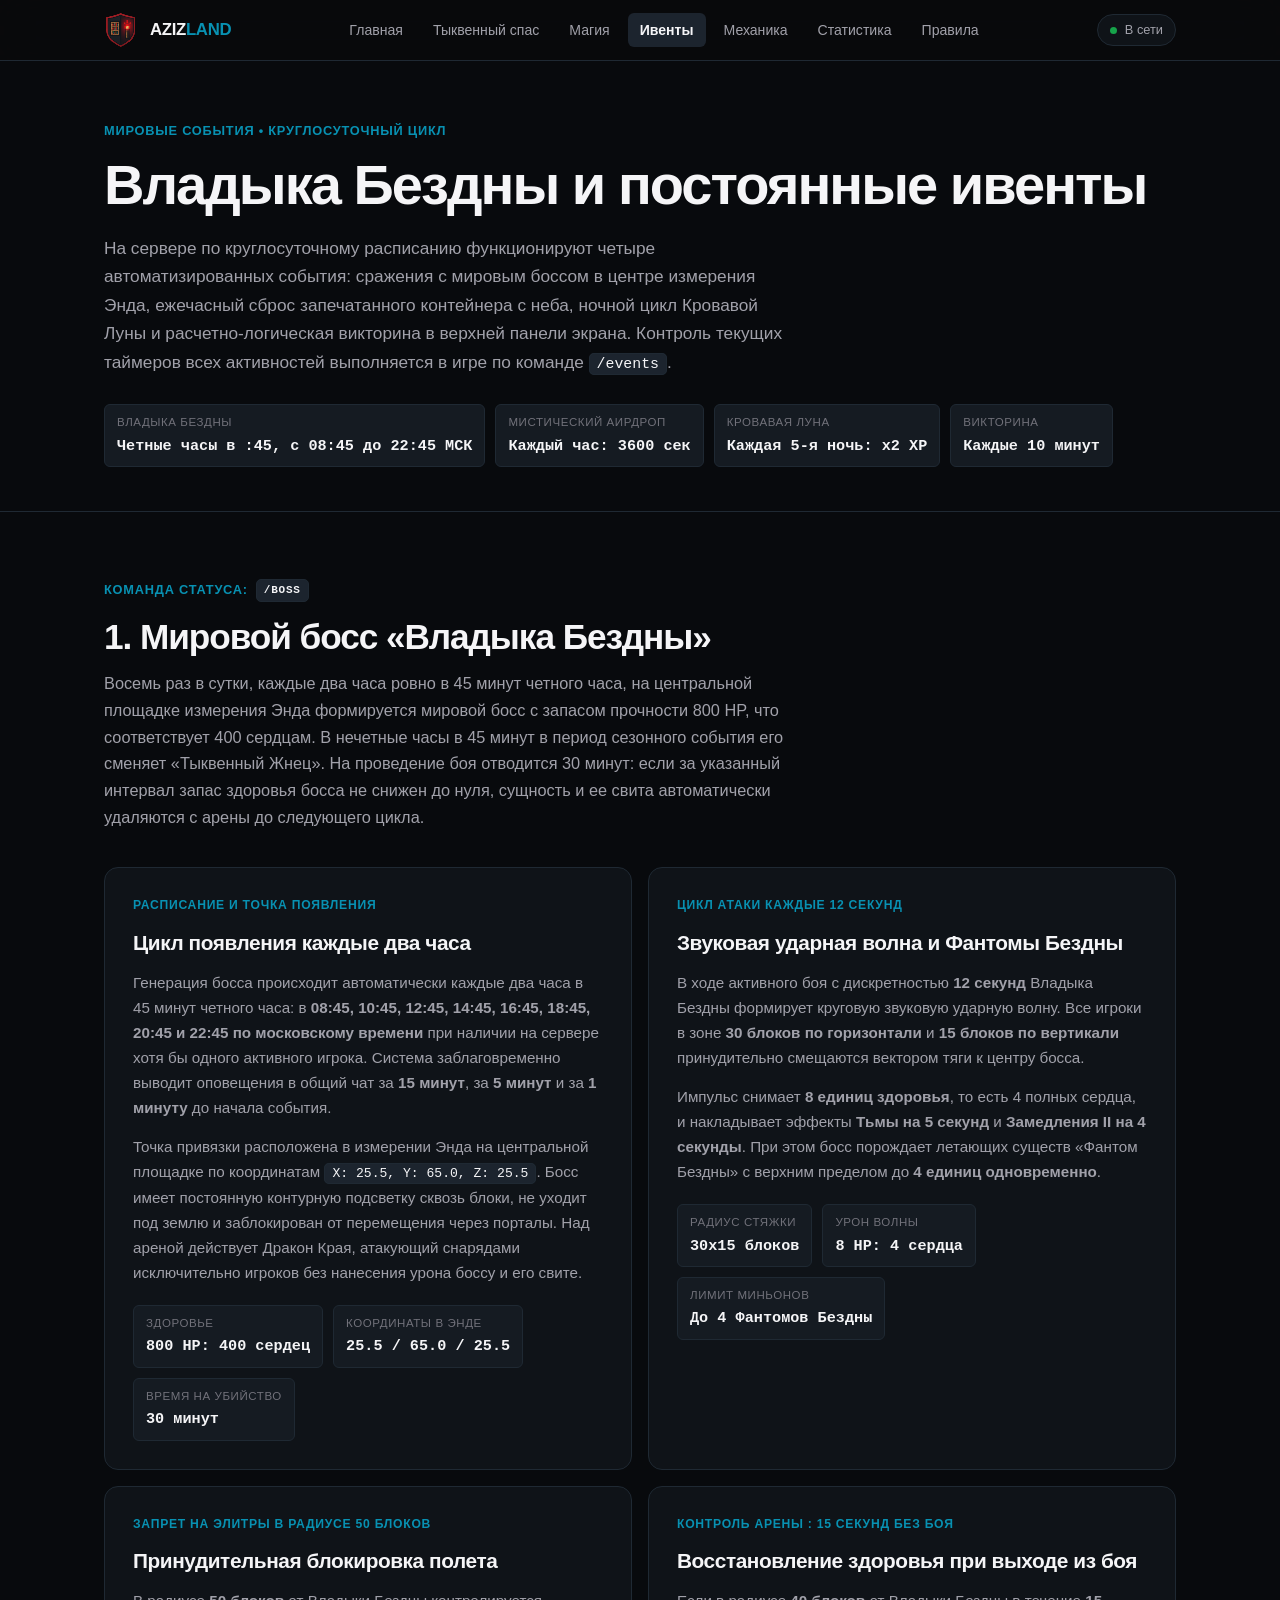
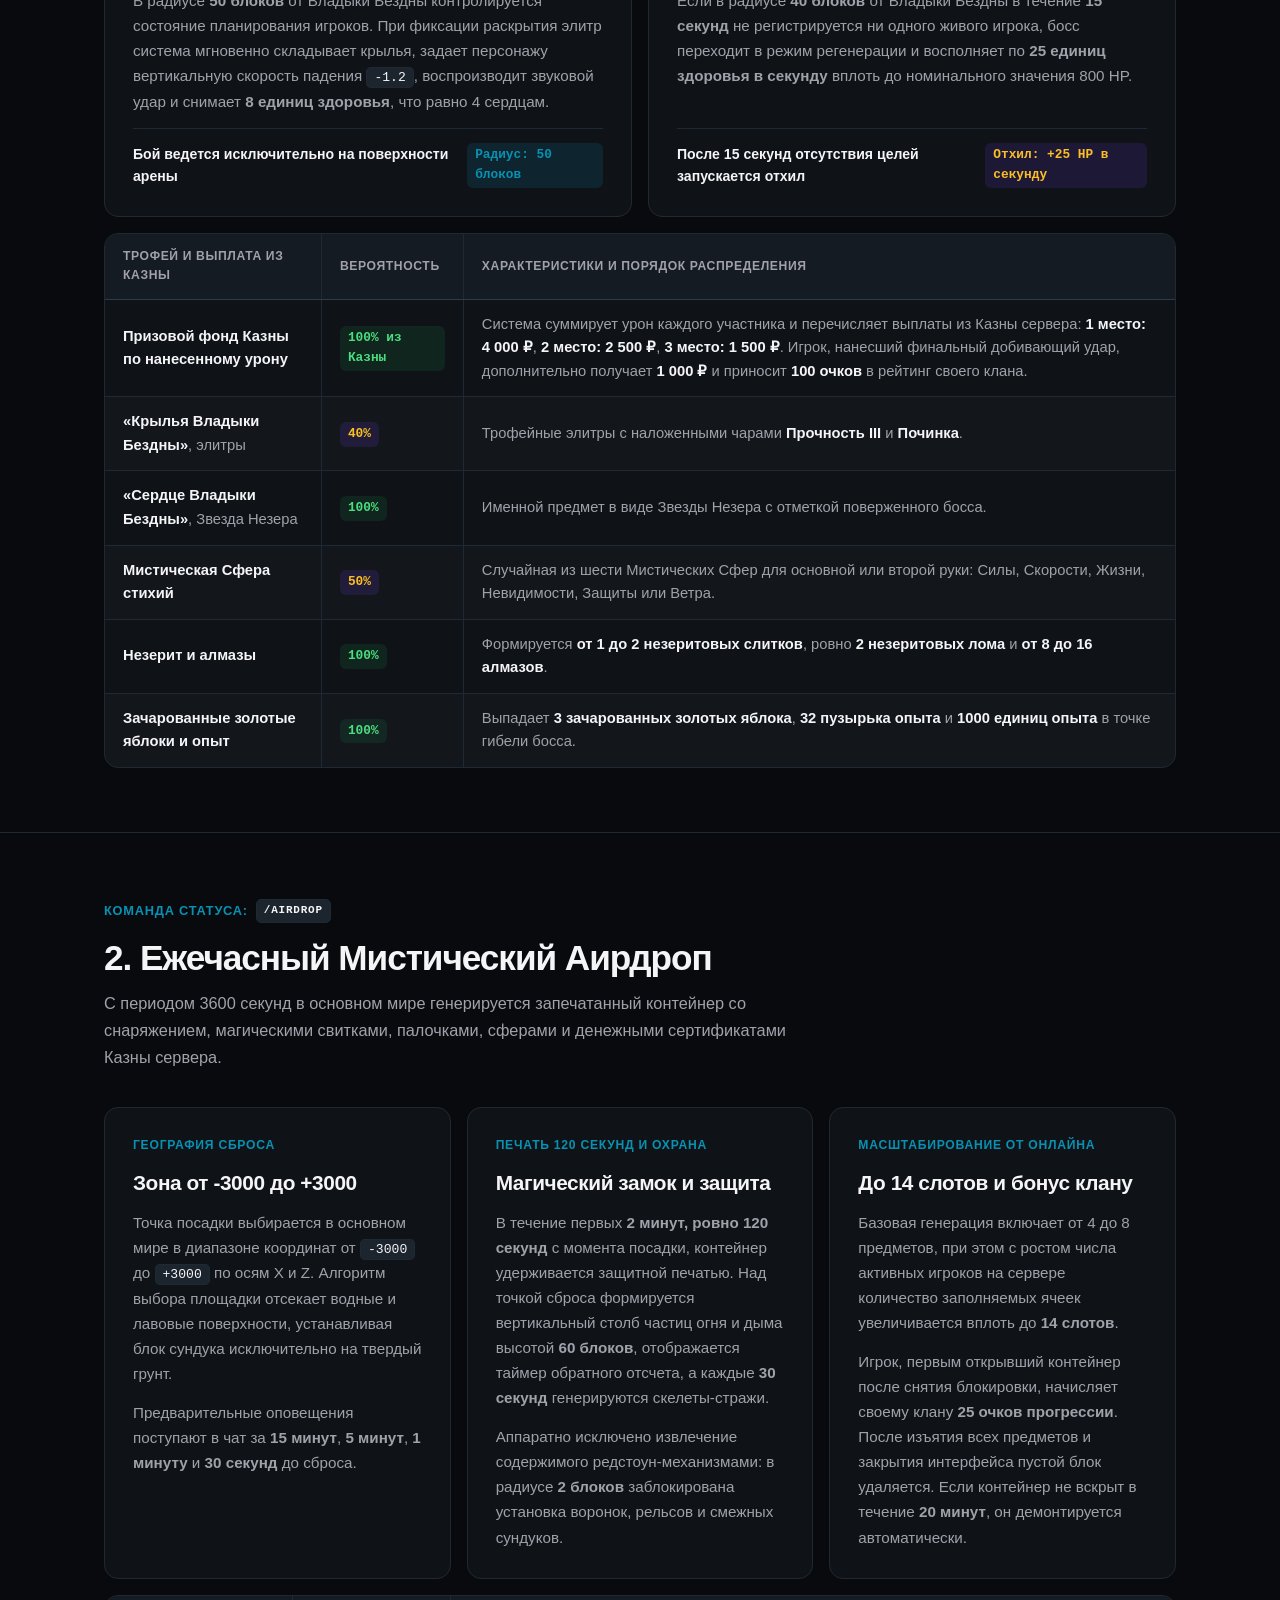
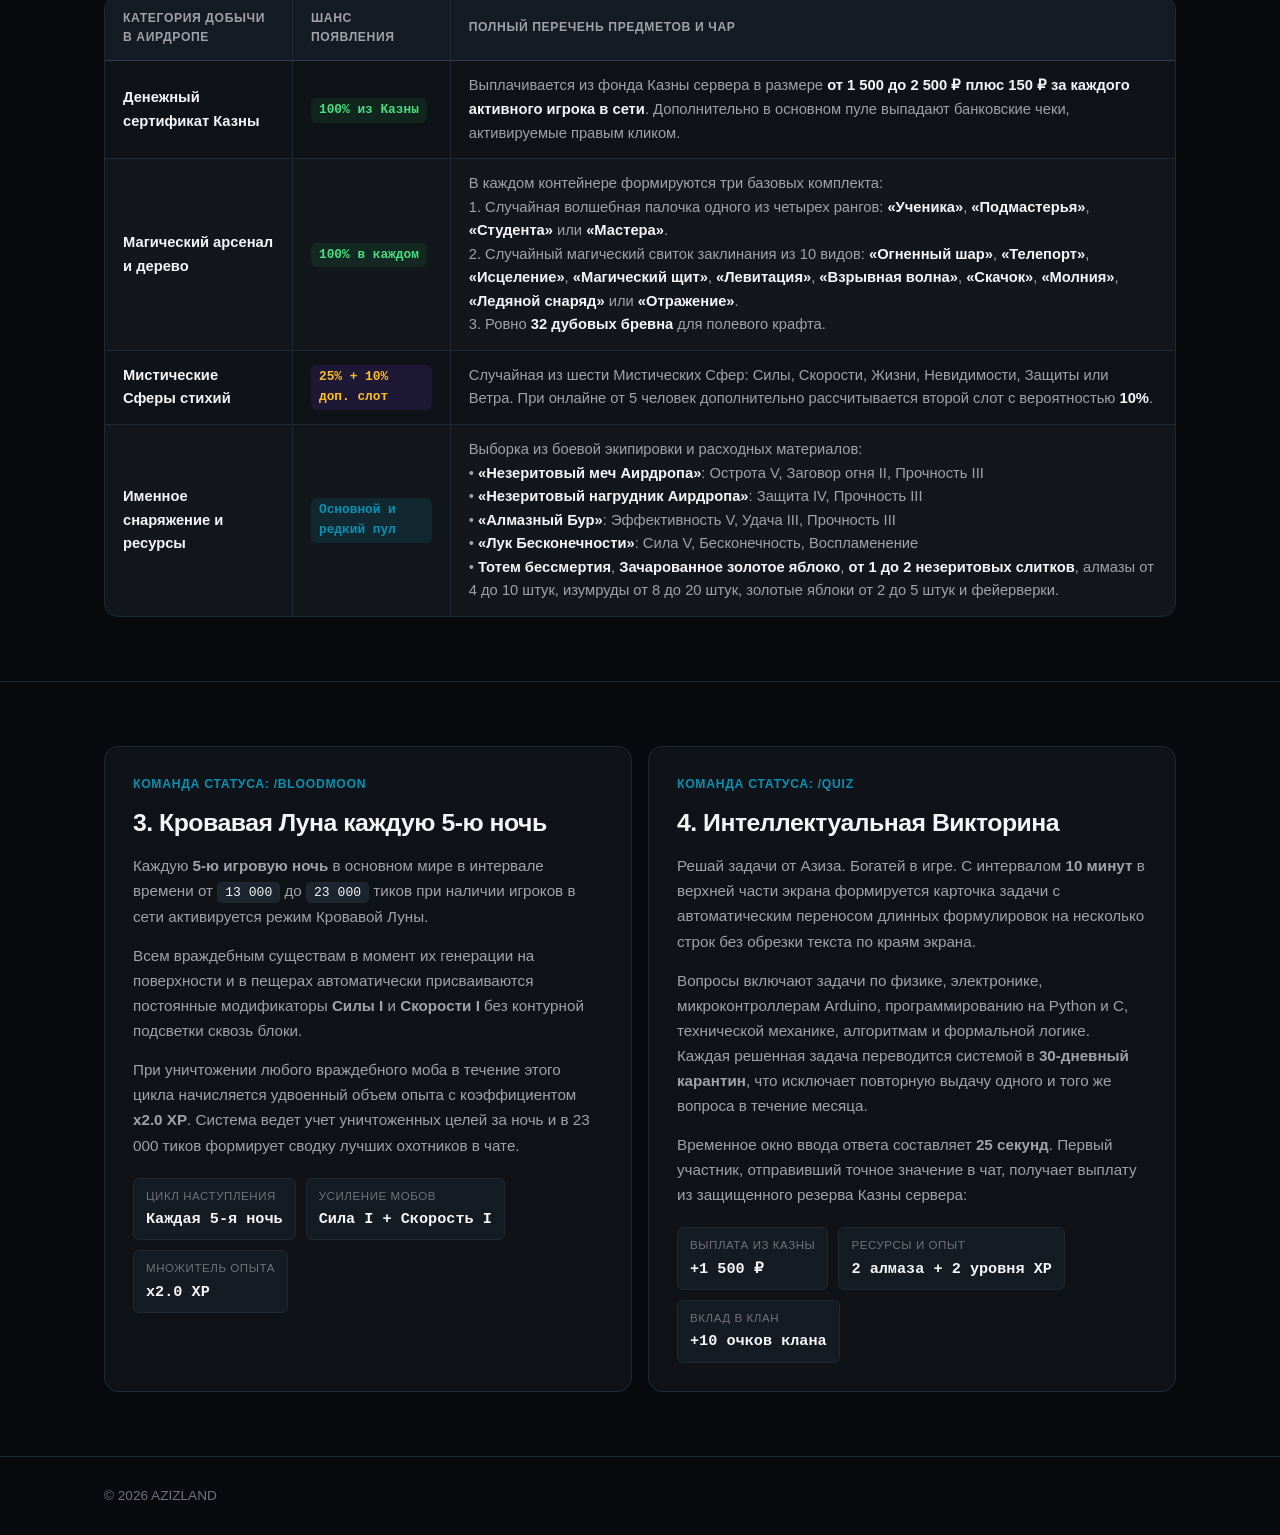
==== bosses.html @ a1206752 "Initial deploy of AZIZLAND website & wiki" ====
<!DOCTYPE html>
<html lang="ru">
<head>
    <meta charset="UTF-8">
    <meta name="viewport" content="width=device-width, initial-scale=1.0">
    <title>Владыка Бездны и Ивенты | Вики AZIZLAND</title>
    <meta name="description" content="Полное руководство по мировым событиям сервера AZIZLAND: расписание и способности Владыки Бездны в Энде, ежечасный Мистический Аирдроп, Кровавая Луна и Интеллектуальная Викторина.">
    <link rel="icon" type="image/png" href="assets/logo.png">
    <link rel="stylesheet" href="style.css">
</head>
<body class="theme-void">

    <header class="site-header">
        <div class="nav-inner">
            <a href="index.html" class="brand">
                <img src="assets/logo.png" alt="Герб AZIZLAND" class="brand-crest pixel-art">
                <span class="brand-name">AZIZ<span>LAND</span></span>
            </a>
            <nav class="nav-menu" aria-label="Основная навигация">
                <a href="index.html" class="nav-item">Главная</a>
                <a href="halloween.html" class="nav-item">Тыквенный спас</a>
                <a href="magic.html" class="nav-item">Магия</a>
                <a href="bosses.html" class="nav-item active">Ивенты</a>
                <a href="mechanics.html" class="nav-item">Механика</a>
                <a href="stats.html" class="nav-item">Статистика</a>
                <a href="rules.html" class="nav-item">Правила</a>
            </nav>
            <div class="nav-status-pill">
                <span class="status-dot" id="navStatusDot"></span>
                <span id="navStatusText">В сети</span>
            </div>
        </div>
    </header>

    <main>
        <section class="page-hero">
            <div class="container">
                <div class="eyebrow">Мировые события • Круглосуточный цикл</div>
                <h1 class="hero-title">Владыка Бездны и постоянные ивенты</h1>
                <p class="hero-lead">
                    На сервере по круглосуточному расписанию функционируют четыре автоматизированных события: сражения с мировым боссом в центре измерения Энда, ежечасный сброс запечатанного контейнера с неба, ночной цикл Кровавой Луны и расчетно-логическая викторина в верхней панели экрана. Контроль текущих таймеров всех активностей выполняется в игре по команде <code class="inline-cmd">/events</code>.
                </p>

                <div class="stat-row" style="margin-top: 28px;">
                    <div class="stat-chip">
                        <span class="stat-chip-label">Владыка Бездны</span>
                        <span class="stat-chip-val">Четные часы в :45, с 08:45 до 22:45 МСК</span>
                    </div>
                    <div class="stat-chip">
                        <span class="stat-chip-label">Мистический Аирдроп</span>
                        <span class="stat-chip-val">Каждый час: 3600 сек</span>
                    </div>
                    <div class="stat-chip">
                        <span class="stat-chip-label">Кровавая Луна</span>
                        <span class="stat-chip-val">Каждая 5-я ночь: x2 XP</span>
                    </div>
                    <div class="stat-chip">
                        <span class="stat-chip-label">Викторина</span>
                        <span class="stat-chip-val">Каждые 10 минут</span>
                    </div>
                </div>
            </div>
        </section>

        <!-- 1. ВЛАДЫКА БЕЗДНЫ -->
        <section class="section" id="void-lord">
            <div class="container">
                <div class="section-head">
                    <div class="eyebrow">Команда статуса: <code class="inline-cmd">/boss</code></div>
                    <h2 class="section-title">1. Мировой босс «Владыка Бездны»</h2>
                    <p class="section-desc">
                        Восемь раз в сутки, каждые два часа ровно в 45 минут четного часа, на центральной площадке измерения Энда формируется мировой босс с запасом прочности 800 HP, что соответствует 400 сердцам. В нечетные часы в 45 минут в период сезонного события его сменяет «Тыквенный Жнец». На проведение боя отводится 30 минут: если за указанный интервал запас здоровья босса не снижен до нуля, сущность и ее свита автоматически удаляются с арены до следующего цикла.
                    </p>
                </div>

                <div class="bento-grid">
                    <div class="card col-6">
                        <span class="card-kicker">Расписание и точка появления</span>
                        <h3 class="card-title">Цикл появления каждые два часа</h3>
                        <p class="card-text">
                            Генерация босса происходит автоматически каждые два часа в 45 минут четного часа: в <strong>08:45, 10:45, 12:45, 14:45, 16:45, 18:45, 20:45 и 22:45 по московскому времени</strong> при наличии на сервере хотя бы одного активного игрока. Система заблаговременно выводит оповещения в общий чат за <strong>15 минут</strong>, за <strong>5 минут</strong> и за <strong>1 минуту</strong> до начала события.
                        </p>
                        <p class="card-text">
                            Точка привязки расположена в измерении Энда на центральной площадке по координатам <code class="inline-cmd">X: 25.5, Y: 65.0, Z: 25.5</code>. Босс имеет постоянную контурную подсветку сквозь блоки, не уходит под землю и заблокирован от перемещения через порталы. Над ареной действует Дракон Края, атакующий снарядами исключительно игроков без нанесения урона боссу и его свите.
                        </p>
                        <div class="stat-row">
                            <div class="stat-chip">
                                <span class="stat-chip-label">Здоровье</span>
                                <span class="stat-chip-val">800 HP: 400 сердец</span>
                            </div>
                            <div class="stat-chip">
                                <span class="stat-chip-label">Координаты в Энде</span>
                                <span class="stat-chip-val">25.5 / 65.0 / 25.5</span>
                            </div>
                            <div class="stat-chip">
                                <span class="stat-chip-label">Время на убийство</span>
                                <span class="stat-chip-val">30 минут</span>
                            </div>
                        </div>
                    </div>

                    <div class="card col-6">
                        <span class="card-kicker">Цикл атаки каждые 12 секунд</span>
                        <h3 class="card-title">Звуковая ударная волна и Фантомы Бездны</h3>
                        <p class="card-text">
                            В ходе активного боя с дискретностью <strong>12 секунд</strong> Владыка Бездны формирует круговую звуковую ударную волну. Все игроки в зоне <strong>30 блоков по горизонтали</strong> и <strong>15 блоков по вертикали</strong> принудительно смещаются вектором тяги к центру босса.
                        </p>
                        <p class="card-text">
                            Импульс снимает <strong>8 единиц здоровья</strong>, то есть 4 полных сердца, и накладывает эффекты <strong>Тьмы на 5 секунд</strong> и <strong>Замедления II на 4 секунды</strong>. При этом босс порождает летающих существ «Фантом Бездны» с верхним пределом до <strong>4 единиц одновременно</strong>.
                        </p>
                        <div class="stat-row">
                            <div class="stat-chip">
                                <span class="stat-chip-label">Радиус стяжки</span>
                                <span class="stat-chip-val">30x15 блоков</span>
                            </div>
                            <div class="stat-chip">
                                <span class="stat-chip-label">Урон волны</span>
                                <span class="stat-chip-val">8 HP: 4 сердца</span>
                            </div>
                            <div class="stat-chip">
                                <span class="stat-chip-label">Лимит миньонов</span>
                                <span class="stat-chip-val">До 4 Фантомов Бездны</span>
                            </div>
                        </div>
                    </div>

                    <div class="card col-6">
                        <span class="card-kicker">Запрет на элитры в радиусе 50 блоков</span>
                        <h3 class="card-title">Принудительная блокировка полета</h3>
                        <p class="card-text">
                            В радиусе <strong>50 блоков</strong> от Владыки Бездны контролируется состояние планирования игроков. При фиксации раскрытия элитр система мгновенно складывает крылья, задает персонажу вертикальную скорость падения <code class="inline-cmd">-1.2</code>, воспроизводит звуковой удар и снимает <strong>8 единиц здоровья</strong>, что равно 4 сердцам.
                        </p>
                        <div class="card-link-footer">
                            <span>Бой ведется исключительно на поверхности арены</span>
                            <span class="chance-badge">Радиус: 50 блоков</span>
                        </div>
                    </div>

                    <div class="card col-6">
                        <span class="card-kicker">Контроль арены : 15 секунд без боя</span>
                        <h3 class="card-title">Восстановление здоровья при выходе из боя</h3>
                        <p class="card-text">
                            Если в радиусе <strong>40 блоков</strong> от Владыки Бездны в течение <strong>15 секунд</strong> не регистрируется ни одного живого игрока, босс переходит в режим регенерации и восполняет по <strong>25 единиц здоровья в секунду</strong> вплоть до номинального значения 800 HP.
                        </p>
                        <div class="card-link-footer">
                            <span>После 15 секунд отсутствия целей запускается отхил</span>
                            <span class="chance-badge amber">Отхил: +25 HP в секунду</span>
                        </div>
                    </div>

                    <div class="col-12">
                        <div class="spec-table-wrap">
                            <table class="spec-table">
                                <thead>
                                    <tr>
                                        <th>Трофей и выплата из Казны</th>
                                        <th>Вероятность</th>
                                        <th>Характеристики и порядок распределения</th>
                                    </tr>
                                </thead>
                                <tbody>
                                    <tr>
                                        <td><strong>Призовой фонд Казны по нанесенному урону</strong></td>
                                        <td><span class="chance-badge guaranteed">100% из Казны</span></td>
                                        <td>Система суммирует урон каждого участника и перечисляет выплаты из Казны сервера: <strong>1 место: 4 000 ₽</strong>, <strong>2 место: 2 500 ₽</strong>, <strong>3 место: 1 500 ₽</strong>. Игрок, нанесший финальный добивающий удар, дополнительно получает <strong>1 000 ₽</strong> и приносит <strong>100 очков</strong> в рейтинг своего клана.</td>
                                    </tr>
                                    <tr>
                                        <td><strong>«Крылья Владыки Бездны»</strong>, элитры</td>
                                        <td><span class="chance-badge amber">40%</span></td>
                                        <td>Трофейные элитры с наложенными чарами <strong>Прочность III</strong> и <strong>Починка</strong>.</td>
                                    </tr>
                                    <tr>
                                        <td><strong>«Сердце Владыки Бездны»</strong>, Звезда Незера</td>
                                        <td><span class="chance-badge guaranteed">100%</span></td>
                                        <td>Именной предмет в виде Звезды Незера с отметкой поверженного босса.</td>
                                    </tr>
                                    <tr>
                                        <td><strong>Мистическая Сфера стихий</strong></td>
                                        <td><span class="chance-badge amber">50%</span></td>
                                        <td>Случайная из шести Мистических Сфер для основной или второй руки: Силы, Скорости, Жизни, Невидимости, Защиты или Ветра.</td>
                                    </tr>
                                    <tr>
                                        <td><strong>Незерит и алмазы</strong></td>
                                        <td><span class="chance-badge guaranteed">100%</span></td>
                                        <td>Формируется <strong>от 1 до 2 незеритовых слитков</strong>, ровно <strong>2 незеритовых лома</strong> и <strong>от 8 до 16 алмазов</strong>.</td>
                                    </tr>
                                    <tr>
                                        <td><strong>Зачарованные золотые яблоки и опыт</strong></td>
                                        <td><span class="chance-badge guaranteed">100%</span></td>
                                        <td>Выпадает <strong>3 зачарованных золотых яблока</strong>, <strong>32 пузырька опыта</strong> и <strong>1000 единиц опыта</strong> в точке гибели босса.</td>
                                    </tr>
                                </tbody>
                            </table>
                        </div>
                    </div>
                </div>
            </div>
        </section>

        <!-- 2. МИСТИЧЕСКИЙ АИРДРОП -->
        <section class="section" id="airdrop">
            <div class="container">
                <div class="section-head">
                    <div class="eyebrow">Команда статуса: <code class="inline-cmd">/airdrop</code></div>
                    <h2 class="section-title">2. Ежечасный Мистический Аирдроп</h2>
                    <p class="section-desc">
                        С периодом 3600 секунд в основном мире генерируется запечатанный контейнер со снаряжением, магическими свитками, палочками, сферами и денежными сертификатами Казны сервера.
                    </p>
                </div>

                <div class="bento-grid">
                    <div class="card col-4">
                        <span class="card-kicker">География сброса</span>
                        <h3 class="card-title">Зона от -3000 до +3000</h3>
                        <p class="card-text">
                            Точка посадки выбирается в основном мире в диапазоне координат от <code class="inline-cmd">-3000</code> до <code class="inline-cmd">+3000</code> по осям X и Z. Алгоритм выбора площадки отсекает водные и лавовые поверхности, устанавливая блок сундука исключительно на твердый грунт.
                        </p>
                        <p class="card-text">
                            Предварительные оповещения поступают в чат за <strong>15 минут</strong>, <strong>5 минут</strong>, <strong>1 минуту</strong> и <strong>30 секунд</strong> до сброса.
                        </p>
                    </div>

                    <div class="card col-4">
                        <span class="card-kicker">Печать 120 секунд и охрана</span>
                        <h3 class="card-title">Магический замок и защита</h3>
                        <p class="card-text">
                            В течение первых <strong>2 минут, ровно 120 секунд</strong> с момента посадки, контейнер удерживается защитной печатью. Над точкой сброса формируется вертикальный столб частиц огня и дыма высотой <strong>60 блоков</strong>, отображается таймер обратного отсчета, а каждые <strong>30 секунд</strong> генерируются скелеты-стражи.
                        </p>
                        <p class="card-text">
                            Аппаратно исключено извлечение содержимого редстоун-механизмами: в радиусе <strong>2 блоков</strong> заблокирована установка воронок, рельсов и смежных сундуков.
                        </p>
                    </div>

                    <div class="card col-4">
                        <span class="card-kicker">Масштабирование от онлайна</span>
                        <h3 class="card-title">До 14 слотов и бонус клану</h3>
                        <p class="card-text">
                            Базовая генерация включает от 4 до 8 предметов, при этом с ростом числа активных игроков на сервере количество заполняемых ячеек увеличивается вплоть до <strong>14 слотов</strong>.
                        </p>
                        <p class="card-text">
                            Игрок, первым открывший контейнер после снятия блокировки, начисляет своему клану <strong>25 очков прогрессии</strong>. После изъятия всех предметов и закрытия интерфейса пустой блок удаляется. Если контейнер не вскрыт в течение <strong>20 минут</strong>, он демонтируется автоматически.
                        </p>
                    </div>

                    <div class="col-12">
                        <div class="spec-table-wrap">
                            <table class="spec-table">
                                <thead>
                                    <tr>
                                        <th>Категория добычи в Аирдропе</th>
                                        <th>Шанс появления</th>
                                        <th>Полный перечень предметов и чар</th>
                                    </tr>
                                </thead>
                                <tbody>
                                    <tr>
                                        <td><strong>Денежный сертификат Казны</strong></td>
                                        <td><span class="chance-badge guaranteed">100% из Казны</span></td>
                                        <td>Выплачивается из фонда Казны сервера в размере <strong>от 1 500 до 2 500 ₽ плюс 150 ₽ за каждого активного игрока в сети</strong>. Дополнительно в основном пуле выпадают банковские чеки, активируемые правым кликом.</td>
                                    </tr>
                                    <tr>
                                        <td><strong>Магический арсенал и дерево</strong></td>
                                        <td><span class="chance-badge guaranteed">100% в каждом</span></td>
                                        <td>
                                            В каждом контейнере формируются три базовых комплекта:<br>
                                            1. Случайная волшебная палочка одного из четырех рангов: <strong>«Ученика»</strong>, <strong>«Подмастерья»</strong>, <strong>«Студента»</strong> или <strong>«Мастера»</strong>.<br>
                                            2. Случайный магический свиток заклинания из 10 видов: <strong>«Огненный шар»</strong>, <strong>«Телепорт»</strong>, <strong>«Исцеление»</strong>, <strong>«Магический щит»</strong>, <strong>«Левитация»</strong>, <strong>«Взрывная волна»</strong>, <strong>«Скачок»</strong>, <strong>«Молния»</strong>, <strong>«Ледяной снаряд»</strong> или <strong>«Отражение»</strong>.<br>
                                            3. Ровно <strong>32 дубовых бревна</strong> для полевого крафта.
                                        </td>
                                    </tr>
                                    <tr>
                                        <td><strong>Мистические Сферы стихий</strong></td>
                                        <td><span class="chance-badge amber">25% + 10% доп. слот</span></td>
                                        <td>Случайная из шести Мистических Сфер: Силы, Скорости, Жизни, Невидимости, Защиты или Ветра. При онлайне от 5 человек дополнительно рассчитывается второй слот с вероятностью <strong>10%</strong>.</td>
                                    </tr>
                                    <tr>
                                        <td><strong>Именное снаряжение и ресурсы</strong></td>
                                        <td><span class="chance-badge">Основной и редкий пул</span></td>
                                        <td>
                                            Выборка из боевой экипировки и расходных материалов:<br>
                                            • <strong>«Незеритовый меч Аирдропа»</strong>: Острота V, Заговор огня II, Прочность III<br>
                                            • <strong>«Незеритовый нагрудник Аирдропа»</strong>: Защита IV, Прочность III<br>
                                            • <strong>«Алмазный Бур»</strong>: Эффективность V, Удача III, Прочность III<br>
                                            • <strong>«Лук Бесконечности»</strong>: Сила V, Бесконечность, Воспламенение<br>
                                            • <strong>Тотем бессмертия</strong>, <strong>Зачарованное золотое яблоко</strong>, <strong>от 1 до 2 незеритовых слитков</strong>, алмазы от 4 до 10 штук, изумруды от 8 до 20 штук, золотые яблоки от 2 до 5 штук и фейерверки.
                                        </td>
                                    </tr>
                                </tbody>
                            </table>
                        </div>
                    </div>
                </div>
            </div>
        </section>

        <!-- 3. КРОВАВАЯ ЛУНА И 4. ВИКТОРИНА -->
        <section class="section" id="bloodmoon-and-quiz">
            <div class="container">
                <div class="bento-grid">
                    <!-- Кровавая Луна -->
                    <div class="card col-6" id="bloodmoon">
                        <span class="card-kicker">Команда статуса: /bloodmoon</span>
                        <h2 class="card-title" style="font-size: 1.55rem;">3. Кровавая Луна каждую 5-ю ночь</h2>
                        <p class="card-text">
                            Каждую <strong>5-ю игровую ночь</strong> в основном мире в интервале времени от <code class="inline-cmd">13 000</code> до <code class="inline-cmd">23 000</code> тиков при наличии игроков в сети активируется режим Кровавой Луны.
                        </p>
                        <p class="card-text">
                            Всем враждебным существам в момент их генерации на поверхности и в пещерах автоматически присваиваются постоянные модификаторы <strong>Силы I</strong> и <strong>Скорости I</strong> без контурной подсветки сквозь блоки.
                        </p>
                        <p class="card-text">
                            При уничтожении любого враждебного моба в течение этого цикла начисляется удвоенный объем опыта с коэффициентом <strong>x2.0 XP</strong>. Система ведет учет уничтоженных целей за ночь и в 23 000 тиков формирует сводку лучших охотников в чате.
                        </p>
                        <div class="stat-row">
                            <div class="stat-chip">
                                <span class="stat-chip-label">Цикл наступления</span>
                                <span class="stat-chip-val">Каждая 5-я ночь</span>
                            </div>
                            <div class="stat-chip">
                                <span class="stat-chip-label">Усиление мобов</span>
                                <span class="stat-chip-val">Сила I + Скорость I</span>
                            </div>
                            <div class="stat-chip">
                                <span class="stat-chip-label">Множитель опыта</span>
                                <span class="stat-chip-val">x2.0 XP</span>
                            </div>
                        </div>
                    </div>

                    <!-- Интеллектуальная Викторина -->
                    <div class="card col-6" id="quiz">
                        <span class="card-kicker">Команда статуса: /quiz</span>
                        <h2 class="card-title" style="font-size: 1.55rem;">4. Интеллектуальная Викторина</h2>
                        <p class="card-text">
                            Решай задачи от Азиза. Богатей в игре. С интервалом <strong>10 минут</strong> в верхней части экрана формируется карточка задачи с автоматическим переносом длинных формулировок на несколько строк без обрезки текста по краям экрана.
                        </p>
                        <p class="card-text">
                            Вопросы включают задачи по физике, электронике, микроконтроллерам Arduino, программированию на Python и C, технической механике, алгоритмам и формальной логике. Каждая решенная задача переводится системой в <strong>30-дневный карантин</strong>, что исключает повторную выдачу одного и того же вопроса в течение месяца.
                        </p>
                        <p class="card-text">
                            Временное окно ввода ответа составляет <strong>25 секунд</strong>. Первый участник, отправивший точное значение в чат, получает выплату из защищенного резерва Казны сервера:
                        </p>
                        <div class="stat-row">
                            <div class="stat-chip">
                                <span class="stat-chip-label">Выплата из Казны</span>
                                <span class="stat-chip-val">+1 500 ₽</span>
                            </div>
                            <div class="stat-chip">
                                <span class="stat-chip-label">Ресурсы и опыт</span>
                                <span class="stat-chip-val">2 алмаза + 2 уровня XP</span>
                            </div>
                            <div class="stat-chip">
                                <span class="stat-chip-label">Вклад в клан</span>
                                <span class="stat-chip-val">+10 очков клана</span>
                            </div>
                        </div>
                    </div>
                </div>
            </div>
        </section>
    </main>

    <footer class="site-footer">
        <div class="footer-inner">
            <span>&#169; 2026 AZIZLAND</span>
        </div>
    </footer>

    <div class="toast" id="toast" role="status" aria-live="polite"></div>
    <script src="app.js"></script>
</body>
</html>
---- style.css ----
/* ==========================================================================
   AZIZLAND Wiki & Portal — Minimalist Editorial Design System
   Inspired by Apple Human Interface Guidelines & the Server Crest
   (Shield + Bookshelf + Redstone Torch: Knowledge & Engineering)
   Zero AI glow blobs, zero drop-shadows, crisp 1px structural geometry.
   ========================================================================== */

:root {
    --bg-canvas: #0a0a0c;
    --bg-surface: #121215;
    --bg-elevated: #18181c;
    --bg-subtle: #1f1f24;

    --border-hairline: #242429;
    --border-strong: #32323a;

    --text-primary: #f5f5f7;
    --text-secondary: #a1a1aa;
    --text-muted: #71717a;

    --accent-primary: #dc2626;
    --accent-primary-soft: rgba(220, 38, 38, 0.12);
    --accent-secondary: #d97706;
    --accent-secondary-soft: rgba(217, 119, 6, 0.12);
    --accent-green: #16a34a;
    --accent-green-soft: rgba(22, 163, 74, 0.12);

    --radius-xs: 6px;
    --radius-sm: 10px;
    --radius-md: 14px;
    --radius-lg: 18px;

    --font-sans: -apple-system, BlinkMacSystemFont, 'Inter', 'Segoe UI', Roboto, Helvetica, Arial, sans-serif;
    --font-mono: 'JetBrains Mono', 'SFMono-Regular', Consolas, 'Liberation Mono', Menlo, monospace;
}

/* Contextual Theme: Тыквенный Спас (Halloween) */
body.theme-halloween {
    --bg-canvas: #0c0805;
    --bg-surface: #150e09;
    --bg-elevated: #1e140d;
    --bg-subtle: #281b12;

    --border-hairline: #2e1f14;
    --border-strong: #462e1c;

    --accent-primary: #ea580c;
    --accent-primary-soft: rgba(234, 88, 12, 0.14);
    --accent-secondary: #f59e0b;
    --accent-secondary-soft: rgba(245, 158, 11, 0.14);
}

/* Contextual Theme: Магия и Сферы (Magic) */
body.theme-magic {
    --bg-canvas: #09090d;
    --bg-surface: #111118;
    --bg-elevated: #171722;
    --bg-subtle: #20202e;

    --border-hairline: #232332;
    --border-strong: #34344a;

    --accent-primary: #9333ea;
    --accent-primary-soft: rgba(147, 51, 234, 0.14);
    --accent-secondary: #dc2626;
    --accent-secondary-soft: rgba(220, 38, 38, 0.12);
}

/* Contextual Theme: Владыка Бездны и Ивенты (Void & Events) */
body.theme-void {
    --bg-canvas: #080a0d;
    --bg-surface: #0f1318;
    --bg-elevated: #151b22;
    --bg-subtle: #1c242e;

    --border-hairline: #1f2933;
    --border-strong: #2d3b4a;

    --accent-primary: #0891b2;
    --accent-primary-soft: rgba(8, 145, 178, 0.14);
    --accent-secondary: #7c3aed;
    --accent-secondary-soft: rgba(124, 58, 237, 0.14);
}

* {
    margin: 0;
    padding: 0;
    box-sizing: border-box;
}

html {
    font-size: 16px;
    scroll-behavior: smooth;
    -webkit-text-size-adjust: 100%;
}

body {
    background-color: var(--bg-canvas);
    color: var(--text-primary);
    font-family: var(--font-sans);
    line-height: 1.6;
    -webkit-font-smoothing: antialiased;
    -moz-osx-font-smoothing: grayscale;
    overflow-x: hidden;
    position: relative;
}

a {
    color: inherit;
    text-decoration: none;
}

img.pixel-art {
    image-rendering: pixelated;
    image-rendering: crisp-edges;
}

.container {
    max-width: 1120px;
    margin: 0 auto;
    padding: 0 24px;
}

.container-narrow {
    max-width: 820px;
    margin: 0 auto;
    padding: 0 24px;
}

/* ==========================================================================
   Navigation Bar (Apple-style crisp sticky header)
   ========================================================================== */
.site-header {
    position: sticky;
    top: 0;
    z-index: 100;
    background-color: rgba(10, 10, 12, 0.88);
    backdrop-filter: saturate(180%) blur(20px);
    -webkit-backdrop-filter: saturate(180%) blur(20px);
    border-bottom: 1px solid var(--border-hairline);
}

body.theme-halloween .site-header {
    background-color: rgba(12, 8, 5, 0.9);
}

.nav-inner {
    max-width: 1120px;
    margin: 0 auto;
    padding: 0 24px;
    height: 60px;
    display: flex;
    align-items: center;
    justify-content: space-between;
    gap: 20px;
}

.brand {
    display: inline-flex;
    align-items: center;
    gap: 12px;
    font-weight: 700;
    font-size: 1.05rem;
    letter-spacing: -0.02em;
    color: var(--text-primary);
}

.brand-crest {
    width: 34px;
    height: 34px;
    display: block;
    flex-shrink: 0;
    image-rendering: pixelated;
    image-rendering: crisp-edges;
}

.brand-name span {
    color: var(--accent-primary);
}

.nav-menu {
    display: flex;
    align-items: center;
    gap: 6px;
    flex-wrap: wrap;
}

.nav-item {
    padding: 6px 12px;
    border-radius: var(--radius-xs);
    font-size: 0.88rem;
    font-weight: 500;
    color: var(--text-secondary);
    transition: color 0.15s ease, background-color 0.15s ease;
}

.nav-item:hover {
    color: var(--text-primary);
    background-color: var(--bg-elevated);
}

.nav-item.active {
    color: var(--text-primary);
    background-color: var(--bg-subtle);
    font-weight: 600;
}

.nav-status-pill {
    display: inline-flex;
    align-items: center;
    gap: 8px;
    padding: 5px 12px;
    border-radius: 999px;
    background-color: var(--bg-surface);
    border: 1px solid var(--border-hairline);
    font-size: 0.8rem;
    font-weight: 500;
    color: var(--text-secondary);
    white-space: nowrap;
}

.status-dot {
    width: 7px;
    height: 7px;
    border-radius: 50%;
    background-color: var(--accent-green);
}

/* ==========================================================================
   Hero & Page Headers
   ========================================================================== */
.hero-section {
    padding: 72px 0 56px;
    border-bottom: 1px solid var(--border-hairline);
    position: relative;
}

.page-hero {
    padding: 56px 0 44px;
    border-bottom: 1px solid var(--border-hairline);
    position: relative;
    overflow: hidden;
}

.eyebrow {
    display: inline-flex;
    align-items: center;
    gap: 8px;
    font-size: 0.8rem;
    font-weight: 600;
    text-transform: uppercase;
    letter-spacing: 0.06em;
    color: var(--accent-primary);
    margin-bottom: 14px;
}

.hero-crest-row {
    display: flex;
    align-items: center;
    gap: 20px;
    margin-bottom: 24px;
}

.hero-crest-large {
    width: 68px;
    height: 68px;
    flex-shrink: 0;
    image-rendering: pixelated;
    image-rendering: crisp-edges;
}

.hero-title {
    font-size: clamp(2.2rem, 4.5vw, 3.5rem);
    font-weight: 800;
    letter-spacing: -0.035em;
    line-height: 1.08;
    color: var(--text-primary);
    margin-bottom: 18px;
}

.hero-slogan {
    font-size: clamp(1.25rem, 2.2vw, 1.65rem);
    font-weight: 600;
    letter-spacing: -0.02em;
    color: var(--text-primary);
    margin-bottom: 16px;
}

.hero-slogan mark {
    background: transparent;
    color: var(--accent-primary);
}

.hero-lead {
    font-size: 1.08rem;
    color: var(--text-secondary);
    max-width: 680px;
    line-height: 1.65;
}

/* ==========================================================================
   Connection Endpoints Grid (msk.azizland.ru & azizland.ru)
   ========================================================================== */
.connect-grid {
    display: grid;
    grid-template-columns: repeat(auto-fit, minmax(300px, 1fr));
    gap: 16px;
    margin-top: 36px;
}

.connect-card {
    background-color: var(--bg-surface);
    border: 1px solid var(--border-hairline);
    border-radius: var(--radius-md);
    padding: 22px 24px;
    display: flex;
    flex-direction: column;
    justify-content: space-between;
    gap: 16px;
    cursor: pointer;
    transition: border-color 0.15s ease, background-color 0.15s ease;
}

.connect-card:hover {
    border-color: var(--border-strong);
    background-color: var(--bg-elevated);
}

.connect-region {
    display: flex;
    align-items: center;
    justify-content: space-between;
    gap: 12px;
}

.region-tag {
    font-size: 0.78rem;
    font-weight: 600;
    text-transform: uppercase;
    letter-spacing: 0.05em;
    color: var(--text-secondary);
}

.region-badge {
    font-size: 0.75rem;
    font-weight: 600;
    padding: 3px 9px;
    border-radius: var(--radius-xs);
    background-color: var(--accent-primary-soft);
    color: var(--accent-primary);
}

.connect-address-row {
    display: flex;
    align-items: center;
    justify-content: space-between;
    gap: 12px;
}

.connect-ip {
    font-family: var(--font-mono);
    font-size: 1.35rem;
    font-weight: 700;
    color: var(--text-primary);
    letter-spacing: -0.02em;
}

.copy-btn {
    padding: 8px 14px;
    border-radius: var(--radius-xs);
    background-color: var(--bg-subtle);
    border: 1px solid var(--border-strong);
    color: var(--text-primary);
    font-family: var(--font-sans);
    font-size: 0.82rem;
    font-weight: 600;
    cursor: pointer;
    transition: background-color 0.15s ease, border-color 0.15s ease;
}

.connect-card:hover .copy-btn {
    background-color: var(--accent-primary);
    border-color: var(--accent-primary);
    color: #fff;
}

.connect-note {
    font-size: 0.86rem;
    color: var(--text-muted);
    line-height: 1.45;
}

/* ==========================================================================
   Sections, Bento Cards & Editorial Typography
   ========================================================================== */
.section {
    padding: 64px 0;
    border-bottom: 1px solid var(--border-hairline);
    position: relative;
}

.section:last-of-type {
    border-bottom: none;
}

.section-head {
    margin-bottom: 36px;
    max-width: 720px;
}

.section-title {
    font-size: clamp(1.6rem, 3vw, 2.2rem);
    font-weight: 750;
    letter-spacing: -0.03em;
    line-height: 1.18;
    color: var(--text-primary);
    margin-bottom: 12px;
}

.section-desc {
    font-size: 1.02rem;
    color: var(--text-secondary);
    line-height: 1.65;
}

/* Bento Grid & Cards */
.bento-grid {
    display: grid;
    grid-template-columns: repeat(12, 1fr);
    gap: 16px;
}

.col-12 { grid-column: span 12; }
.col-8  { grid-column: span 8; }
.col-7  { grid-column: span 7; }
.col-6  { grid-column: span 6; }
.col-5  { grid-column: span 5; }
.col-4  { grid-column: span 4; }

@media (max-width: 900px) {
    .col-8, .col-7, .col-6, .col-5, .col-4 {
        grid-column: span 12;
    }
}

.card {
    background-color: var(--bg-surface);
    border: 1px solid var(--border-hairline);
    border-radius: var(--radius-md);
    padding: 28px;
    position: relative;
    overflow: hidden;
    display: flex;
    flex-direction: column;
    gap: 14px;
}

.card-interactive {
    transition: border-color 0.15s ease, background-color 0.15s ease;
}

.card-interactive:hover {
    border-color: var(--border-strong);
    background-color: var(--bg-elevated);
}

.card-kicker {
    font-size: 0.76rem;
    font-weight: 600;
    text-transform: uppercase;
    letter-spacing: 0.06em;
    color: var(--accent-primary);
}

.card-title {
    font-size: 1.3rem;
    font-weight: 700;
    letter-spacing: -0.02em;
    color: var(--text-primary);
    line-height: 1.25;
}

.card-text {
    font-size: 0.95rem;
    color: var(--text-secondary);
    line-height: 1.65;
}

.card-link-footer {
    margin-top: auto;
    padding-top: 14px;
    border-top: 1px solid var(--border-hairline);
    display: flex;
    align-items: center;
    justify-content: space-between;
    font-size: 0.88rem;
    font-weight: 600;
    color: var(--text-primary);
}

.card-interactive:hover .card-link-footer {
    color: var(--accent-primary);
}

/* ==========================================================================
   Data Tables & Key-Value Specs
   ========================================================================== */
.spec-table-wrap {
    background-color: var(--bg-surface);
    border: 1px solid var(--border-hairline);
    border-radius: var(--radius-md);
    overflow-x: auto;
}

.spec-table {
    width: 100%;
    border-collapse: collapse;
    text-align: left;
    font-size: 0.92rem;
}

.spec-table th {
    background-color: var(--bg-elevated);
    color: var(--text-secondary);
    font-weight: 600;
    font-size: 0.76rem;
    text-transform: uppercase;
    letter-spacing: 0.05em;
    padding: 13px 18px;
    border-bottom: 1px solid var(--border-strong);
    border-right: 1px solid var(--border-hairline);
    vertical-align: middle;
}

.spec-table th:last-child {
    border-right: none;
}

.spec-table td {
    padding: 13px 18px;
    border-bottom: 1px solid var(--border-hairline);
    border-right: 1px solid var(--border-hairline);
    color: var(--text-secondary);
    vertical-align: middle;
}

.spec-table td:last-child {
    border-right: none;
}

.spec-table tbody tr:nth-child(even) {
    background-color: rgba(255, 255, 255, 0.015);
}

.spec-table tbody tr:hover {
    background-color: rgba(255, 255, 255, 0.03);
}

.spec-table tr:last-child td {
    border-bottom: none;
}

.spec-table td strong {
    color: var(--text-primary);
    font-weight: 600;
}

.chance-badge {
    display: inline-block;
    font-family: var(--font-mono);
    font-size: 0.8rem;
    font-weight: 600;
    padding: 2px 8px;
    border-radius: var(--radius-xs);
    background-color: var(--accent-primary-soft);
    color: var(--accent-primary);
}

.chance-badge.guaranteed {
    background-color: var(--accent-green-soft);
    color: #4ade80;
}

.chance-badge.amber {
    background-color: var(--accent-secondary-soft);
    color: #fbbf24;
}

code.inline-cmd {
    font-family: var(--font-mono);
    font-size: 0.86em;
    padding: 2px 7px;
    border-radius: 5px;
    background-color: var(--bg-subtle);
    border: 1px solid var(--border-hairline);
    color: var(--text-primary);
}

/* Stat / Metric Pills inside cards */
.stat-row {
    display: flex;
    flex-wrap: wrap;
    gap: 10px;
    margin-top: 6px;
}

.stat-chip {
    background-color: var(--bg-elevated);
    border: 1px solid var(--border-hairline);
    border-radius: var(--radius-xs);
    padding: 8px 12px;
    display: flex;
    flex-direction: column;
    gap: 2px;
}

.stat-chip-label {
    font-size: 0.72rem;
    text-transform: uppercase;
    letter-spacing: 0.05em;
    color: var(--text-muted);
}

.stat-chip-val {
    font-family: var(--font-mono);
    font-size: 0.95rem;
    font-weight: 700;
    color: var(--text-primary);
}

/* ==========================================================================
   3x3 Minecraft Crafting Table Grids (for Magic & Items)
   ========================================================================== */
.recipe-card {
    background-color: var(--bg-surface);
    border: 1px solid var(--border-hairline);
    border-radius: var(--radius-md);
    padding: 24px;
    display: flex;
    flex-direction: column;
    gap: 16px;
}

.recipe-layout {
    display: flex;
    align-items: center;
    gap: 20px;
    flex-wrap: wrap;
}

.craft-grid {
    display: grid;
    grid-template-columns: repeat(3, 58px);
    grid-template-rows: repeat(3, 58px);
    gap: 5px;
    padding: 8px;
    background-color: #0d0d12;
    border: 1px solid var(--border-strong);
    border-radius: var(--radius-sm);
    flex-shrink: 0;
}

.craft-slot {
    width: 58px;
    height: 58px;
    background-color: #181822;
    border: 1px solid #2a2a3a;
    border-radius: 6px;
    display: flex;
    flex-direction: column;
    align-items: center;
    justify-content: center;
    gap: 3px;
    font-size: 0.62rem;
    font-weight: 600;
    text-align: center;
    color: var(--text-primary);
    padding: 4px 2px;
    line-height: 1.05;
    position: relative;
}

.craft-slot svg {
    width: 24px;
    height: 24px;
    flex-shrink: 0;
    display: block;
}

.craft-slot span {
    display: block;
    max-width: 100%;
    overflow: hidden;
    text-overflow: ellipsis;
    white-space: nowrap;
}

.craft-slot.empty {
    background-color: #111118;
    border-color: #1d1d28;
}

.craft-slot.amethyst { background-color: rgba(147, 51, 234, 0.18); border-color: rgba(168, 85, 247, 0.45); color: #e9d5ff; }
.craft-slot.diamond  { background-color: rgba(6, 182, 212, 0.18); border-color: rgba(34, 211, 238, 0.45); color: #cffafe; }
.craft-slot.emerald  { background-color: rgba(22, 163, 74, 0.18); border-color: rgba(74, 222, 128, 0.45); color: #dcfce7; }
.craft-slot.wood     { background-color: rgba(180, 83, 9, 0.2); border-color: rgba(217, 119, 6, 0.45); color: #fef3c7; }
.craft-slot.gold     { background-color: rgba(234, 179, 8, 0.18); border-color: rgba(250, 204, 21, 0.45); color: #fef9c3; }
.craft-slot.quartz   { background-color: rgba(228, 228, 231, 0.14); border-color: rgba(244, 244, 245, 0.35); color: #f4f4f5; }
.craft-slot.fire     { background-color: rgba(234, 88, 12, 0.2); border-color: rgba(249, 115, 22, 0.45); color: #ffedd5; }

/* ==========================================================================
   Halloween Atmospheric Decorations (SVG Cobwebs & Pumpkin Accents)
   ========================================================================== */
.cobweb-corner {
    position: absolute;
    pointer-events: none;
    opacity: 0.22;
    z-index: 0;
}

.cobweb-top-right {
    top: 0;
    right: 0;
    width: 220px;
    height: 220px;
}

.cobweb-top-left {
    top: 0;
    left: 0;
    width: 180px;
    height: 180px;
    transform: scaleX(-1);
}

.card-cobweb {
    position: absolute;
    top: 0;
    right: 0;
    width: 96px;
    height: 96px;
    pointer-events: none;
    opacity: 0.18;
}

.pumpkin-divider {
    display: flex;
    align-items: center;
    gap: 16px;
    margin: 28px 0;
    color: var(--accent-primary);
}

.pumpkin-divider::before,
.pumpkin-divider::after {
    content: "";
    flex: 1;
    height: 1px;
    background-color: var(--border-hairline);
}

/* ==========================================================================
   Footer & Toast
   ========================================================================== */
.site-footer {
    border-top: 1px solid var(--border-hairline);
    padding: 28px 0;
    background-color: var(--bg-canvas);
    font-size: 0.85rem;
    color: var(--text-muted);
}

.footer-inner {
    max-width: 1120px;
    margin: 0 auto;
    padding: 0 24px;
    display: flex;
    align-items: center;
    justify-content: space-between;
    gap: 20px;
    flex-wrap: wrap;
}

.footer-links {
    display: flex;
    gap: 20px;
    flex-wrap: wrap;
}

.footer-links a {
    color: var(--text-secondary);
    transition: color 0.15s ease;
}

.footer-links a:hover {
    color: var(--text-primary);
}

.toast {
    position: fixed;
    bottom: 24px;
    right: 24px;
    background-color: var(--bg-elevated);
    border: 1px solid var(--border-strong);
    color: var(--text-primary);
    padding: 12px 18px;
    border-radius: var(--radius-sm);
    font-size: 0.88rem;
    font-weight: 500;
    transform: translateY(20px);
    opacity: 0;
    pointer-events: none;
    transition: transform 0.2s ease, opacity 0.2s ease;
    z-index: 200;
}

.toast.visible {
    transform: translateY(0);
    opacity: 1;
}

@media (max-width: 768px) {
    .nav-inner {
        height: auto;
        padding: 14px 20px;
        flex-direction: column;
        align-items: flex-start;
    }
    .hero-section, .page-hero {
        padding: 40px 0 36px;
    }
    .section {
        padding: 44px 0;
    }
}

/* ==========================================================================
   Symmetric Fixed-Grid Leaderboard & Stats Tables
   ========================================================================== */
.table-card-head {
    display: flex;
    align-items: flex-end;
    justify-content: space-between;
    gap: 12px;
    min-height: 52px;
    margin-bottom: 4px;
}

.table-card-head-titles {
    display: flex;
    flex-direction: column;
    gap: 4px;
}

.table-card-desc {
    font-size: 0.9rem;
    color: var(--text-secondary);
    line-height: 1.5;
    min-height: 2.7rem;
    display: flex;
    align-items: center;
}

.compact-table-wrap {
    width: 100%;
    background-color: var(--bg-canvas);
    border: 1px solid var(--border-strong);
    border-radius: var(--radius-sm);
    overflow: hidden;
    margin-top: 8px;
}

.compact-table {
    width: 100%;
    border-collapse: collapse;
    table-layout: fixed;
    font-size: 0.87rem;
    font-variant-numeric: tabular-nums;
}

.compact-table th {
    background-color: var(--bg-elevated);
    color: var(--text-secondary);
    font-weight: 700;
    font-size: 0.71rem;
    text-transform: uppercase;
    letter-spacing: 0.05em;
    height: 38px;
    padding: 0 12px;
    border-bottom: 1px solid var(--border-strong);
    border-right: 1px solid var(--border-hairline);
    vertical-align: middle;
    white-space: nowrap;
    overflow: hidden;
    text-overflow: ellipsis;
}

.compact-table th:last-child {
    border-right: none;
}

.compact-table td {
    height: 41px;
    padding: 0 12px;
    border-bottom: 1px solid var(--border-hairline);
    border-right: 1px solid var(--border-hairline);
    color: var(--text-secondary);
    vertical-align: middle;
    white-space: nowrap;
    overflow: hidden;
    text-overflow: ellipsis;
}

.compact-table td:last-child {
    border-right: none;
}

.compact-table tbody tr:nth-child(even) {
    background-color: rgba(255, 255, 255, 0.018);
}

.compact-table tbody tr:hover {
    background-color: rgba(255, 255, 255, 0.04);
}

.compact-table tr:last-child td {
    border-bottom: none;
}

.compact-table td strong {
    color: var(--text-primary);
    font-weight: 600;
}

/* Strict 4-Column Symmetric Proportions (10% + 42% + 22% + 26% = 100%) */
.compact-table th.col-rank,
.compact-table td.col-rank {
    width: 10%;
    text-align: center;
    padding: 0 4px;
    font-family: var(--font-mono);
    font-weight: 600;
    color: var(--text-muted);
    background-color: rgba(255, 255, 255, 0.012);
}

.compact-table th.col-name,
.compact-table td.col-name {
    width: 42%;
    text-align: left;
    padding-left: 14px;
    padding-right: 10px;
}

.compact-table th.col-mid,
.compact-table td.col-mid {
    width: 22%;
    text-align: center;
    padding: 0 8px;
    font-family: var(--font-mono);
    font-size: 0.82rem;
    color: var(--text-secondary);
}

.compact-table th.col-num,
.compact-table td.col-num {
    width: 26%;
    text-align: center;
    padding: 0 10px;
    font-family: var(--font-mono);
    font-weight: 600;
}

.rank-badge {
    display: inline-flex;
    align-items: center;
    justify-content: center;
    width: 24px;
    height: 24px;
    border-radius: 6px;
    font-size: 0.78rem;
    font-weight: 700;
    background-color: transparent;
    color: var(--text-muted);
}

.rank-medal-1 .rank-badge,
td.rank-medal-1 {
    color: #fbbf24 !important;
    font-weight: 700 !important;
}

.rank-medal-2 .rank-badge,
td.rank-medal-2 {
    color: #e4e4e7 !important;
    font-weight: 700 !important;
}

.rank-medal-3 .rank-badge,
td.rank-medal-3 {
    color: #d97706 !important;
    font-weight: 700 !important;
}

tr.row-empty td {
    color: var(--text-muted);
    opacity: 0.45;
    font-style: normal;
}
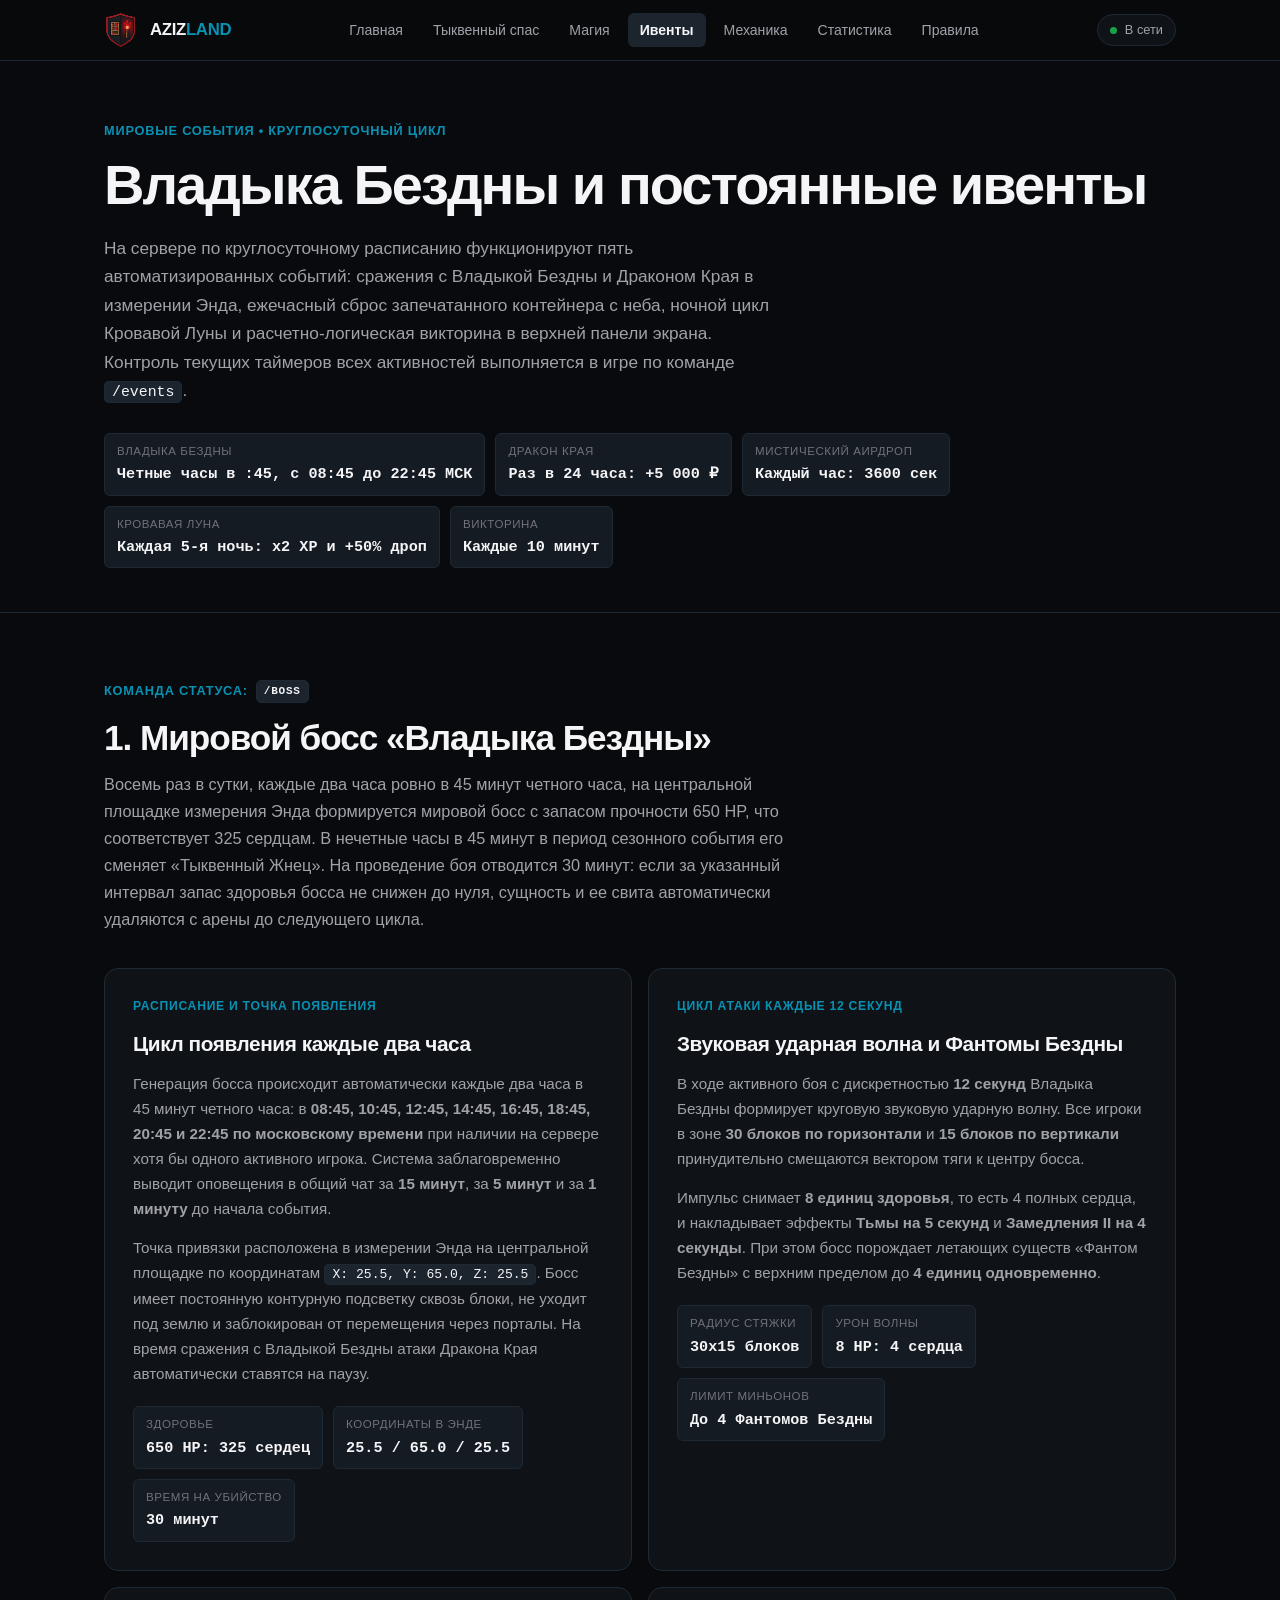
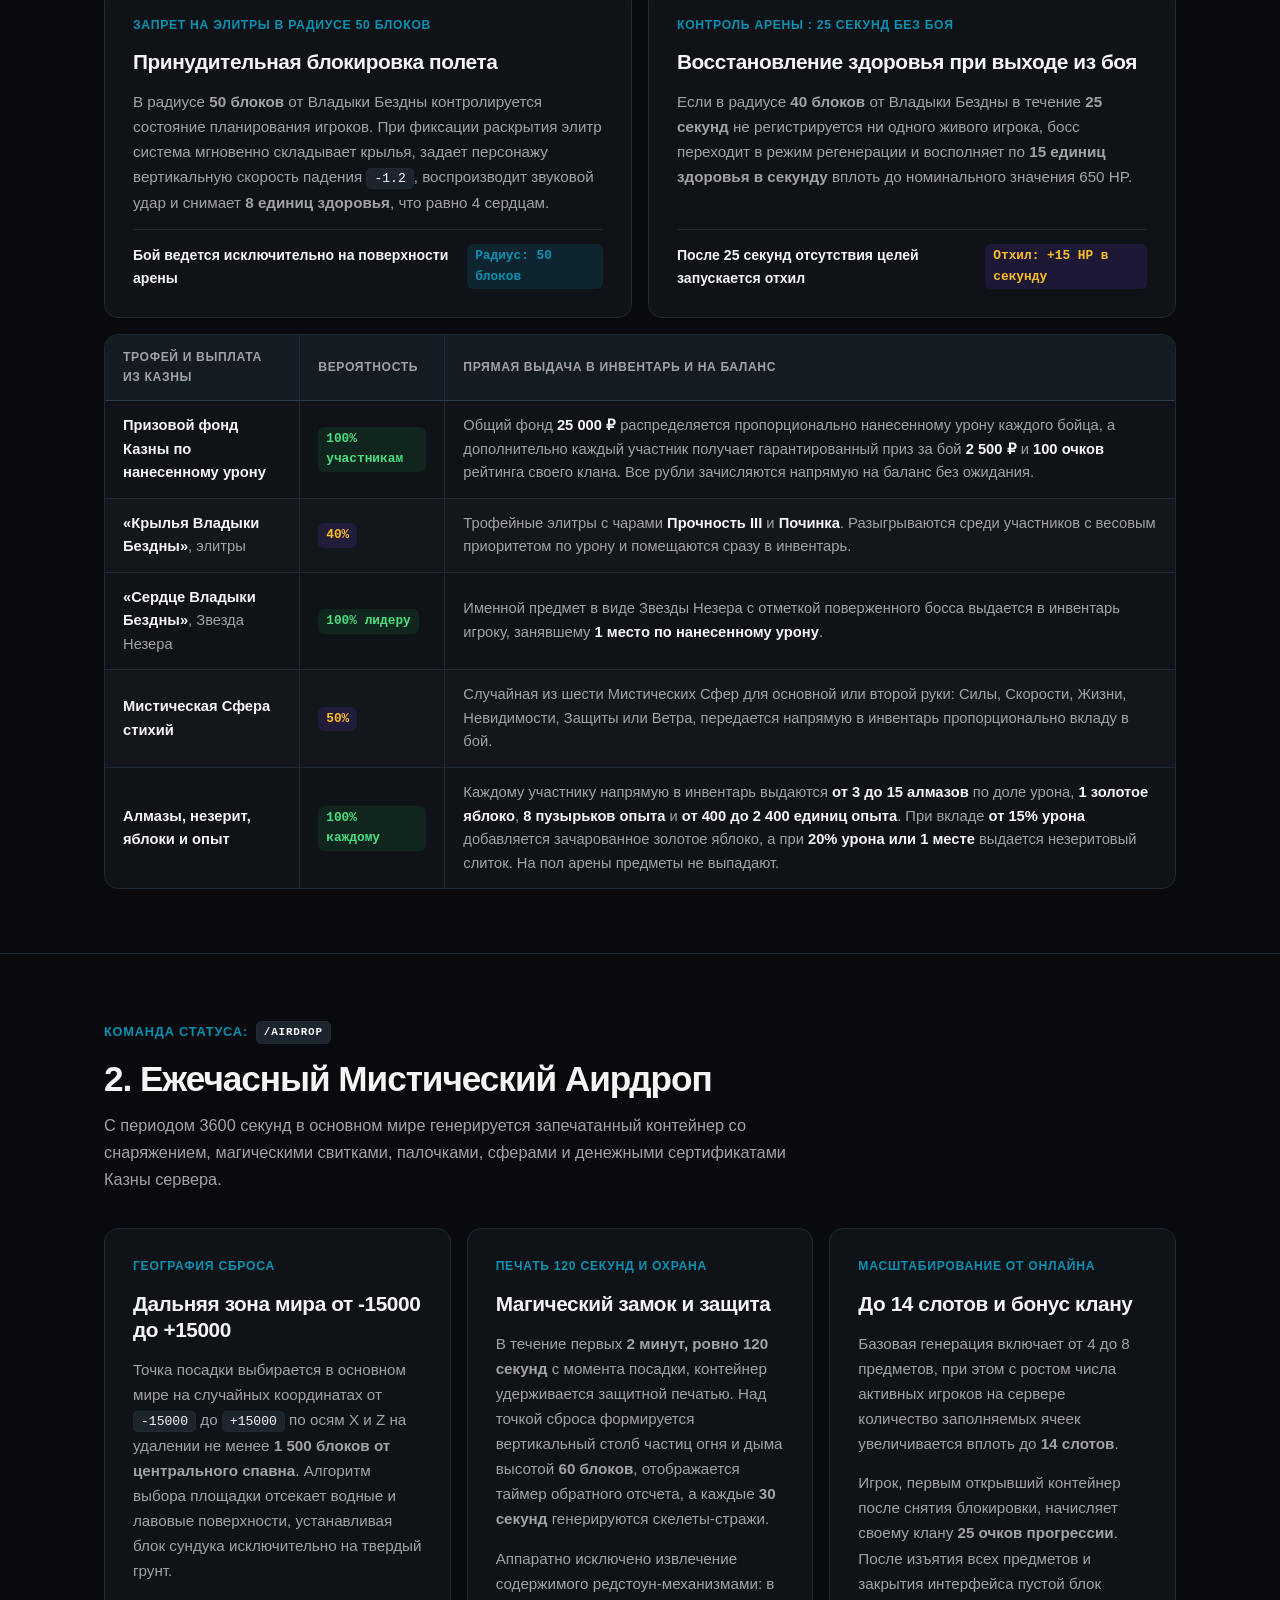
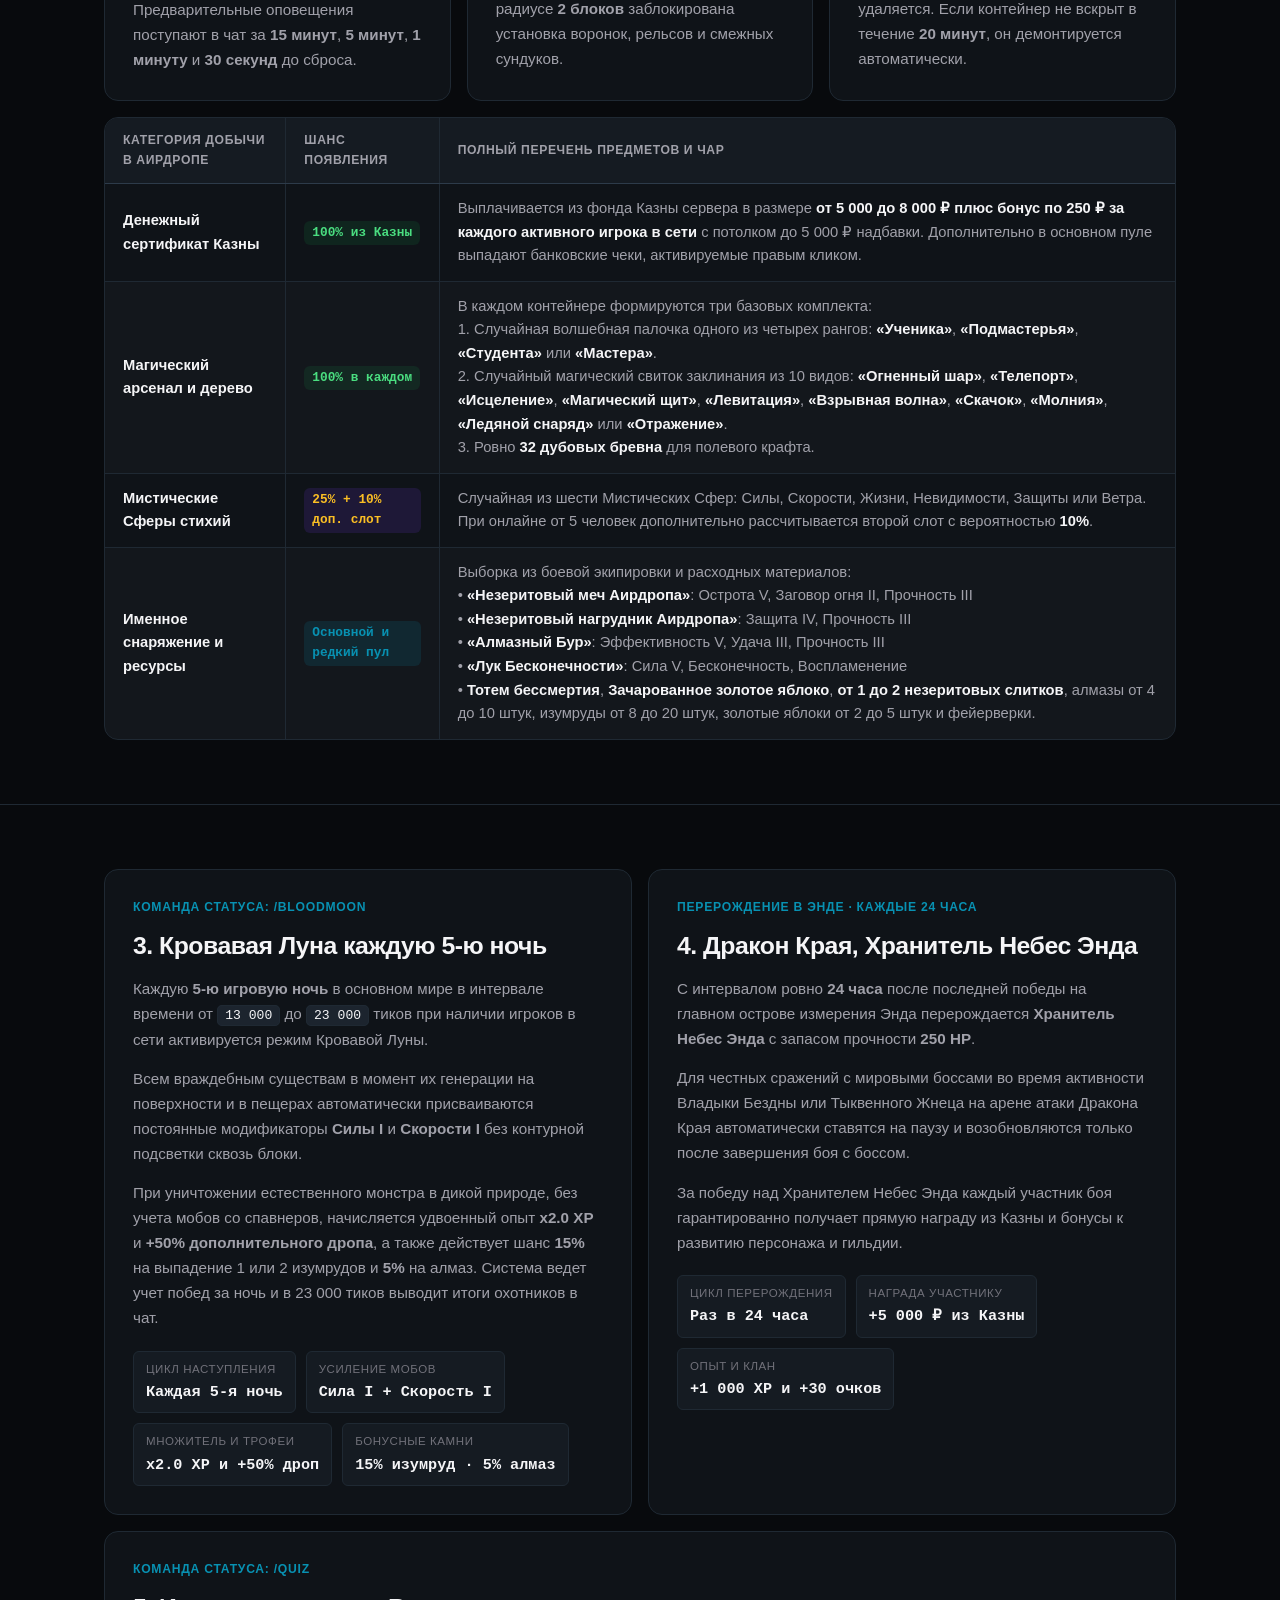
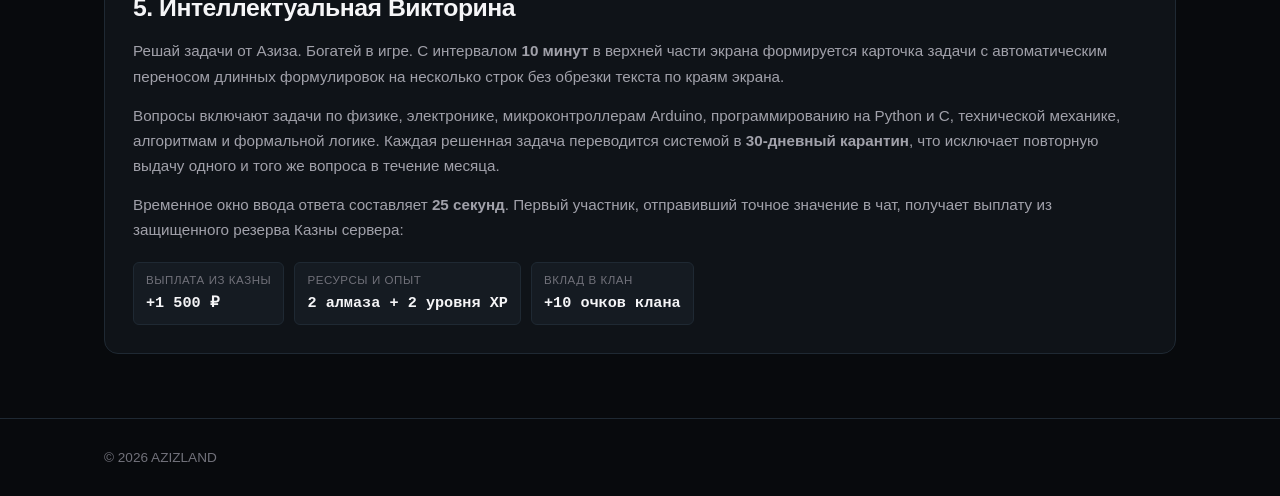
==== commit 0017d7e0: "Sync server rebalance, seasonal auto-mode, bosses and spheres wiki" ====
--- a/bosses.html
+++ b/bosses.html
@@ -4,7 +4,7 @@
     <meta charset="UTF-8">
     <meta name="viewport" content="width=device-width, initial-scale=1.0">
     <title>Владыка Бездны и Ивенты | Вики AZIZLAND</title>
-    <meta name="description" content="Полное руководство по мировым событиям сервера AZIZLAND: расписание и способности Владыки Бездны в Энде, ежечасный Мистический Аирдроп, Кровавая Луна и Интеллектуальная Викторина.">
+    <meta name="description" content="Полное руководство по мировым событиям сервера AZIZLAND: расписание и способности Владыки Бездны и Дракона Края в Энде, ежечасный Мистический Аирдроп, Кровавая Луна и Интеллектуальная Викторина.">
     <link rel="icon" type="image/png" href="assets/logo.png">
     <link rel="stylesheet" href="style.css">
 </head>
@@ -38,7 +38,7 @@
                 <div class="eyebrow">Мировые события • Круглосуточный цикл</div>
                 <h1 class="hero-title">Владыка Бездны и постоянные ивенты</h1>
                 <p class="hero-lead">
-                    На сервере по круглосуточному расписанию функционируют четыре автоматизированных события: сражения с мировым боссом в центре измерения Энда, ежечасный сброс запечатанного контейнера с неба, ночной цикл Кровавой Луны и расчетно-логическая викторина в верхней панели экрана. Контроль текущих таймеров всех активностей выполняется в игре по команде <code class="inline-cmd">/events</code>.
+                    На сервере по круглосуточному расписанию функционируют пять автоматизированных событий: сражения с Владыкой Бездны и Драконом Края в измерении Энда, ежечасный сброс запечатанного контейнера с неба, ночной цикл Кровавой Луны и расчетно-логическая викторина в верхней панели экрана. Контроль текущих таймеров всех активностей выполняется в игре по команде <code class="inline-cmd">/events</code>.
                 </p>
 
                 <div class="stat-row" style="margin-top: 28px;">
@@ -47,12 +47,16 @@
                         <span class="stat-chip-val">Четные часы в :45, с 08:45 до 22:45 МСК</span>
                     </div>
                     <div class="stat-chip">
+                        <span class="stat-chip-label">Дракон Края</span>
+                        <span class="stat-chip-val">Раз в 24 часа: +5 000 ₽</span>
+                    </div>
+                    <div class="stat-chip">
                         <span class="stat-chip-label">Мистический Аирдроп</span>
                         <span class="stat-chip-val">Каждый час: 3600 сек</span>
                     </div>
                     <div class="stat-chip">
                         <span class="stat-chip-label">Кровавая Луна</span>
-                        <span class="stat-chip-val">Каждая 5-я ночь: x2 XP</span>
+                        <span class="stat-chip-val">Каждая 5-я ночь: x2 XP и +50% дроп</span>
                     </div>
                     <div class="stat-chip">
                         <span class="stat-chip-label">Викторина</span>
@@ -69,7 +73,7 @@
                     <div class="eyebrow">Команда статуса: <code class="inline-cmd">/boss</code></div>
                     <h2 class="section-title">1. Мировой босс «Владыка Бездны»</h2>
                     <p class="section-desc">
-                        Восемь раз в сутки, каждые два часа ровно в 45 минут четного часа, на центральной площадке измерения Энда формируется мировой босс с запасом прочности 800 HP, что соответствует 400 сердцам. В нечетные часы в 45 минут в период сезонного события его сменяет «Тыквенный Жнец». На проведение боя отводится 30 минут: если за указанный интервал запас здоровья босса не снижен до нуля, сущность и ее свита автоматически удаляются с арены до следующего цикла.
+                        Восемь раз в сутки, каждые два часа ровно в 45 минут четного часа, на центральной площадке измерения Энда формируется мировой босс с запасом прочности 650 HP, что соответствует 325 сердцам. В нечетные часы в 45 минут в период сезонного события его сменяет «Тыквенный Жнец». На проведение боя отводится 30 минут: если за указанный интервал запас здоровья босса не снижен до нуля, сущность и ее свита автоматически удаляются с арены до следующего цикла.
                     </p>
                 </div>
 
@@ -81,12 +85,12 @@
                             Генерация босса происходит автоматически каждые два часа в 45 минут четного часа: в <strong>08:45, 10:45, 12:45, 14:45, 16:45, 18:45, 20:45 и 22:45 по московскому времени</strong> при наличии на сервере хотя бы одного активного игрока. Система заблаговременно выводит оповещения в общий чат за <strong>15 минут</strong>, за <strong>5 минут</strong> и за <strong>1 минуту</strong> до начала события.
                         </p>
                         <p class="card-text">
-                            Точка привязки расположена в измерении Энда на центральной площадке по координатам <code class="inline-cmd">X: 25.5, Y: 65.0, Z: 25.5</code>. Босс имеет постоянную контурную подсветку сквозь блоки, не уходит под землю и заблокирован от перемещения через порталы. Над ареной действует Дракон Края, атакующий снарядами исключительно игроков без нанесения урона боссу и его свите.
+                            Точка привязки расположена в измерении Энда на центральной площадке по координатам <code class="inline-cmd">X: 25.5, Y: 65.0, Z: 25.5</code>. Босс имеет постоянную контурную подсветку сквозь блоки, не уходит под землю и заблокирован от перемещения через порталы. На время сражения с Владыкой Бездны атаки Дракона Края автоматически ставятся на паузу.
                         </p>
                         <div class="stat-row">
                             <div class="stat-chip">
                                 <span class="stat-chip-label">Здоровье</span>
-                                <span class="stat-chip-val">800 HP: 400 сердец</span>
+                                <span class="stat-chip-val">650 HP: 325 сердец</span>
                             </div>
                             <div class="stat-chip">
                                 <span class="stat-chip-label">Координаты в Энде</span>
@@ -137,14 +141,14 @@
                     </div>
 
                     <div class="card col-6">
-                        <span class="card-kicker">Контроль арены : 15 секунд без боя</span>
+                        <span class="card-kicker">Контроль арены : 25 секунд без боя</span>
                         <h3 class="card-title">Восстановление здоровья при выходе из боя</h3>
                         <p class="card-text">
-                            Если в радиусе <strong>40 блоков</strong> от Владыки Бездны в течение <strong>15 секунд</strong> не регистрируется ни одного живого игрока, босс переходит в режим регенерации и восполняет по <strong>25 единиц здоровья в секунду</strong> вплоть до номинального значения 800 HP.
+                            Если в радиусе <strong>40 блоков</strong> от Владыки Бездны в течение <strong>25 секунд</strong> не регистрируется ни одного живого игрока, босс переходит в режим регенерации и восполняет по <strong>15 единиц здоровья в секунду</strong> вплоть до номинального значения 650 HP.
                         </p>
                         <div class="card-link-footer">
-                            <span>После 15 секунд отсутствия целей запускается отхил</span>
-                            <span class="chance-badge amber">Отхил: +25 HP в секунду</span>
+                            <span>После 25 секунд отсутствия целей запускается отхил</span>
+                            <span class="chance-badge amber">Отхил: +15 HP в секунду</span>
                         </div>
                     </div>
 
@@ -155,39 +159,34 @@
                                     <tr>
                                         <th>Трофей и выплата из Казны</th>
                                         <th>Вероятность</th>
-                                        <th>Характеристики и порядок распределения</th>
+                                        <th>Прямая выдача в инвентарь и на баланс</th>
                                     </tr>
                                 </thead>
                                 <tbody>
                                     <tr>
                                         <td><strong>Призовой фонд Казны по нанесенному урону</strong></td>
-                                        <td><span class="chance-badge guaranteed">100% из Казны</span></td>
-                                        <td>Система суммирует урон каждого участника и перечисляет выплаты из Казны сервера: <strong>1 место: 4 000 ₽</strong>, <strong>2 место: 2 500 ₽</strong>, <strong>3 место: 1 500 ₽</strong>. Игрок, нанесший финальный добивающий удар, дополнительно получает <strong>1 000 ₽</strong> и приносит <strong>100 очков</strong> в рейтинг своего клана.</td>
+                                        <td><span class="chance-badge guaranteed">100% участникам</span></td>
+                                        <td>Общий фонд <strong>25 000 ₽</strong> распределяется пропорционально нанесенному урону каждого бойца, а дополнительно каждый участник получает гарантированный приз за бой <strong>2 500 ₽</strong> и <strong>100 очков</strong> рейтинга своего клана. Все рубли зачисляются напрямую на баланс без ожидания.</td>
                                     </tr>
                                     <tr>
                                         <td><strong>«Крылья Владыки Бездны»</strong>, элитры</td>
                                         <td><span class="chance-badge amber">40%</span></td>
-                                        <td>Трофейные элитры с наложенными чарами <strong>Прочность III</strong> и <strong>Починка</strong>.</td>
+                                        <td>Трофейные элитры с чарами <strong>Прочность III</strong> и <strong>Починка</strong>. Разыгрываются среди участников с весовым приоритетом по урону и помещаются сразу в инвентарь.</td>
                                     </tr>
                                     <tr>
                                         <td><strong>«Сердце Владыки Бездны»</strong>, Звезда Незера</td>
-                                        <td><span class="chance-badge guaranteed">100%</span></td>
-                                        <td>Именной предмет в виде Звезды Незера с отметкой поверженного босса.</td>
+                                        <td><span class="chance-badge guaranteed">100% лидеру</span></td>
+                                        <td>Именной предмет в виде Звезды Незера с отметкой поверженного босса выдается в инвентарь игроку, занявшему <strong>1 место по нанесенному урону</strong>.</td>
                                     </tr>
                                     <tr>
                                         <td><strong>Мистическая Сфера стихий</strong></td>
                                         <td><span class="chance-badge amber">50%</span></td>
-                                        <td>Случайная из шести Мистических Сфер для основной или второй руки: Силы, Скорости, Жизни, Невидимости, Защиты или Ветра.</td>
-                                    </tr>
-                                    <tr>
-                                        <td><strong>Незерит и алмазы</strong></td>
-                                        <td><span class="chance-badge guaranteed">100%</span></td>
-                                        <td>Формируется <strong>от 1 до 2 незеритовых слитков</strong>, ровно <strong>2 незеритовых лома</strong> и <strong>от 8 до 16 алмазов</strong>.</td>
-                                    </tr>
-                                    <tr>
-                                        <td><strong>Зачарованные золотые яблоки и опыт</strong></td>
-                                        <td><span class="chance-badge guaranteed">100%</span></td>
-                                        <td>Выпадает <strong>3 зачарованных золотых яблока</strong>, <strong>32 пузырька опыта</strong> и <strong>1000 единиц опыта</strong> в точке гибели босса.</td>
+                                        <td>Случайная из шести Мистических Сфер для основной или второй руки: Силы, Скорости, Жизни, Невидимости, Защиты или Ветра, передается напрямую в инвентарь пропорционально вкладу в бой.</td>
+                                    </tr>
+                                    <tr>
+                                        <td><strong>Алмазы, незерит, яблоки и опыт</strong></td>
+                                        <td><span class="chance-badge guaranteed">100% каждому</span></td>
+                                        <td>Каждому участнику напрямую в инвентарь выдаются <strong>от 3 до 15 алмазов</strong> по доле урона, <strong>1 золотое яблоко</strong>, <strong>8 пузырьков опыта</strong> и <strong>от 400 до 2 400 единиц опыта</strong>. При вкладе <strong>от 15% урона</strong> добавляется зачарованное золотое яблоко, а при <strong>20% урона или 1 месте</strong> выдается незеритовый слиток. На пол арены предметы не выпадают.</td>
                                     </tr>
                                 </tbody>
                             </table>
@@ -211,9 +210,9 @@
                 <div class="bento-grid">
                     <div class="card col-4">
                         <span class="card-kicker">География сброса</span>
-                        <h3 class="card-title">Зона от -3000 до +3000</h3>
-                        <p class="card-text">
-                            Точка посадки выбирается в основном мире в диапазоне координат от <code class="inline-cmd">-3000</code> до <code class="inline-cmd">+3000</code> по осям X и Z. Алгоритм выбора площадки отсекает водные и лавовые поверхности, устанавливая блок сундука исключительно на твердый грунт.
+                        <h3 class="card-title">Дальняя зона мира от -15000 до +15000</h3>
+                        <p class="card-text">
+                            Точка посадки выбирается в основном мире на случайных координатах от <code class="inline-cmd">-15000</code> до <code class="inline-cmd">+15000</code> по осям X и Z на удалении не менее <strong>1 500 блоков от центрального спавна</strong>. Алгоритм выбора площадки отсекает водные и лавовые поверхности, устанавливая блок сундука исключительно на твердый грунт.
                         </p>
                         <p class="card-text">
                             Предварительные оповещения поступают в чат за <strong>15 минут</strong>, <strong>5 минут</strong>, <strong>1 минуту</strong> и <strong>30 секунд</strong> до сброса.
@@ -256,7 +255,7 @@
                                     <tr>
                                         <td><strong>Денежный сертификат Казны</strong></td>
                                         <td><span class="chance-badge guaranteed">100% из Казны</span></td>
-                                        <td>Выплачивается из фонда Казны сервера в размере <strong>от 1 500 до 2 500 ₽ плюс 150 ₽ за каждого активного игрока в сети</strong>. Дополнительно в основном пуле выпадают банковские чеки, активируемые правым кликом.</td>
+                                        <td>Выплачивается из фонда Казны сервера в размере <strong>от 5 000 до 8 000 ₽ плюс бонус по 250 ₽ за каждого активного игрока в сети</strong> с потолком до 5 000 ₽ надбавки. Дополнительно в основном пуле выпадают банковские чеки, активируемые правым кликом.</td>
                                     </tr>
                                     <tr>
                                         <td><strong>Магический арсенал и дерево</strong></td>
@@ -293,7 +292,7 @@
             </div>
         </section>
 
-        <!-- 3. КРОВАВАЯ ЛУНА И 4. ВИКТОРИНА -->
+        <!-- 3. КРОВАВАЯ ЛУНА, ДРАКОН КРАЯ И ВИКТОРИНА -->
         <section class="section" id="bloodmoon-and-quiz">
             <div class="container">
                 <div class="bento-grid">
@@ -308,7 +307,7 @@
                             Всем враждебным существам в момент их генерации на поверхности и в пещерах автоматически присваиваются постоянные модификаторы <strong>Силы I</strong> и <strong>Скорости I</strong> без контурной подсветки сквозь блоки.
                         </p>
                         <p class="card-text">
-                            При уничтожении любого враждебного моба в течение этого цикла начисляется удвоенный объем опыта с коэффициентом <strong>x2.0 XP</strong>. Система ведет учет уничтоженных целей за ночь и в 23 000 тиков формирует сводку лучших охотников в чате.
+                            При уничтожении естественного монстра в дикой природе, без учета мобов со спавнеров, начисляется удвоенный опыт <strong>x2.0 XP</strong> и <strong>+50% дополнительного дропа</strong>, а также действует шанс <strong>15%</strong> на выпадение 1 или 2 изумрудов и <strong>5%</strong> на алмаз. Система ведет учет побед за ночь и в 23 000 тиков выводит итоги охотников в чат.
                         </p>
                         <div class="stat-row">
                             <div class="stat-chip">
@@ -320,16 +319,49 @@
                                 <span class="stat-chip-val">Сила I + Скорость I</span>
                             </div>
                             <div class="stat-chip">
-                                <span class="stat-chip-label">Множитель опыта</span>
-                                <span class="stat-chip-val">x2.0 XP</span>
+                                <span class="stat-chip-label">Множитель и трофеи</span>
+                                <span class="stat-chip-val">x2.0 XP и +50% дроп</span>
+                            </div>
+                            <div class="stat-chip">
+                                <span class="stat-chip-label">Бонусные камни</span>
+                                <span class="stat-chip-val">15% изумруд · 5% алмаз</span>
+                            </div>
+                        </div>
+                    </div>
+
+                    <!-- Дракон Края -->
+                    <div class="card col-6" id="end-dragon">
+                        <span class="card-kicker">Перерождение в Энде · каждые 24 часа</span>
+                        <h2 class="card-title" style="font-size: 1.55rem;">4. Дракон Края, Хранитель Небес Энда</h2>
+                        <p class="card-text">
+                            С интервалом ровно <strong>24 часа</strong> после последней победы на главном острове измерения Энда перерождается <strong>Хранитель Небес Энда</strong> с запасом прочности <strong>250 HP</strong>.
+                        </p>
+                        <p class="card-text">
+                            Для честных сражений с мировыми боссами во время активности Владыки Бездны или Тыквенного Жнеца на арене атаки Дракона Края автоматически ставятся на паузу и возобновляются только после завершения боя с боссом.
+                        </p>
+                        <p class="card-text">
+                            За победу над Хранителем Небес Энда каждый участник боя гарантированно получает прямую награду из Казны и бонусы к развитию персонажа и гильдии.
+                        </p>
+                        <div class="stat-row">
+                            <div class="stat-chip">
+                                <span class="stat-chip-label">Цикл перерождения</span>
+                                <span class="stat-chip-val">Раз в 24 часа</span>
+                            </div>
+                            <div class="stat-chip">
+                                <span class="stat-chip-label">Награда участнику</span>
+                                <span class="stat-chip-val">+5 000 ₽ из Казны</span>
+                            </div>
+                            <div class="stat-chip">
+                                <span class="stat-chip-label">Опыт и клан</span>
+                                <span class="stat-chip-val">+1 000 XP и +30 очков</span>
                             </div>
                         </div>
                     </div>
 
                     <!-- Интеллектуальная Викторина -->
-                    <div class="card col-6" id="quiz">
+                    <div class="card col-12" id="quiz">
                         <span class="card-kicker">Команда статуса: /quiz</span>
-                        <h2 class="card-title" style="font-size: 1.55rem;">4. Интеллектуальная Викторина</h2>
+                        <h2 class="card-title" style="font-size: 1.55rem;">5. Интеллектуальная Викторина</h2>
                         <p class="card-text">
                             Решай задачи от Азиза. Богатей в игре. С интервалом <strong>10 минут</strong> в верхней части экрана формируется карточка задачи с автоматическим переносом длинных формулировок на несколько строк без обрезки текста по краям экрана.
                         </p>
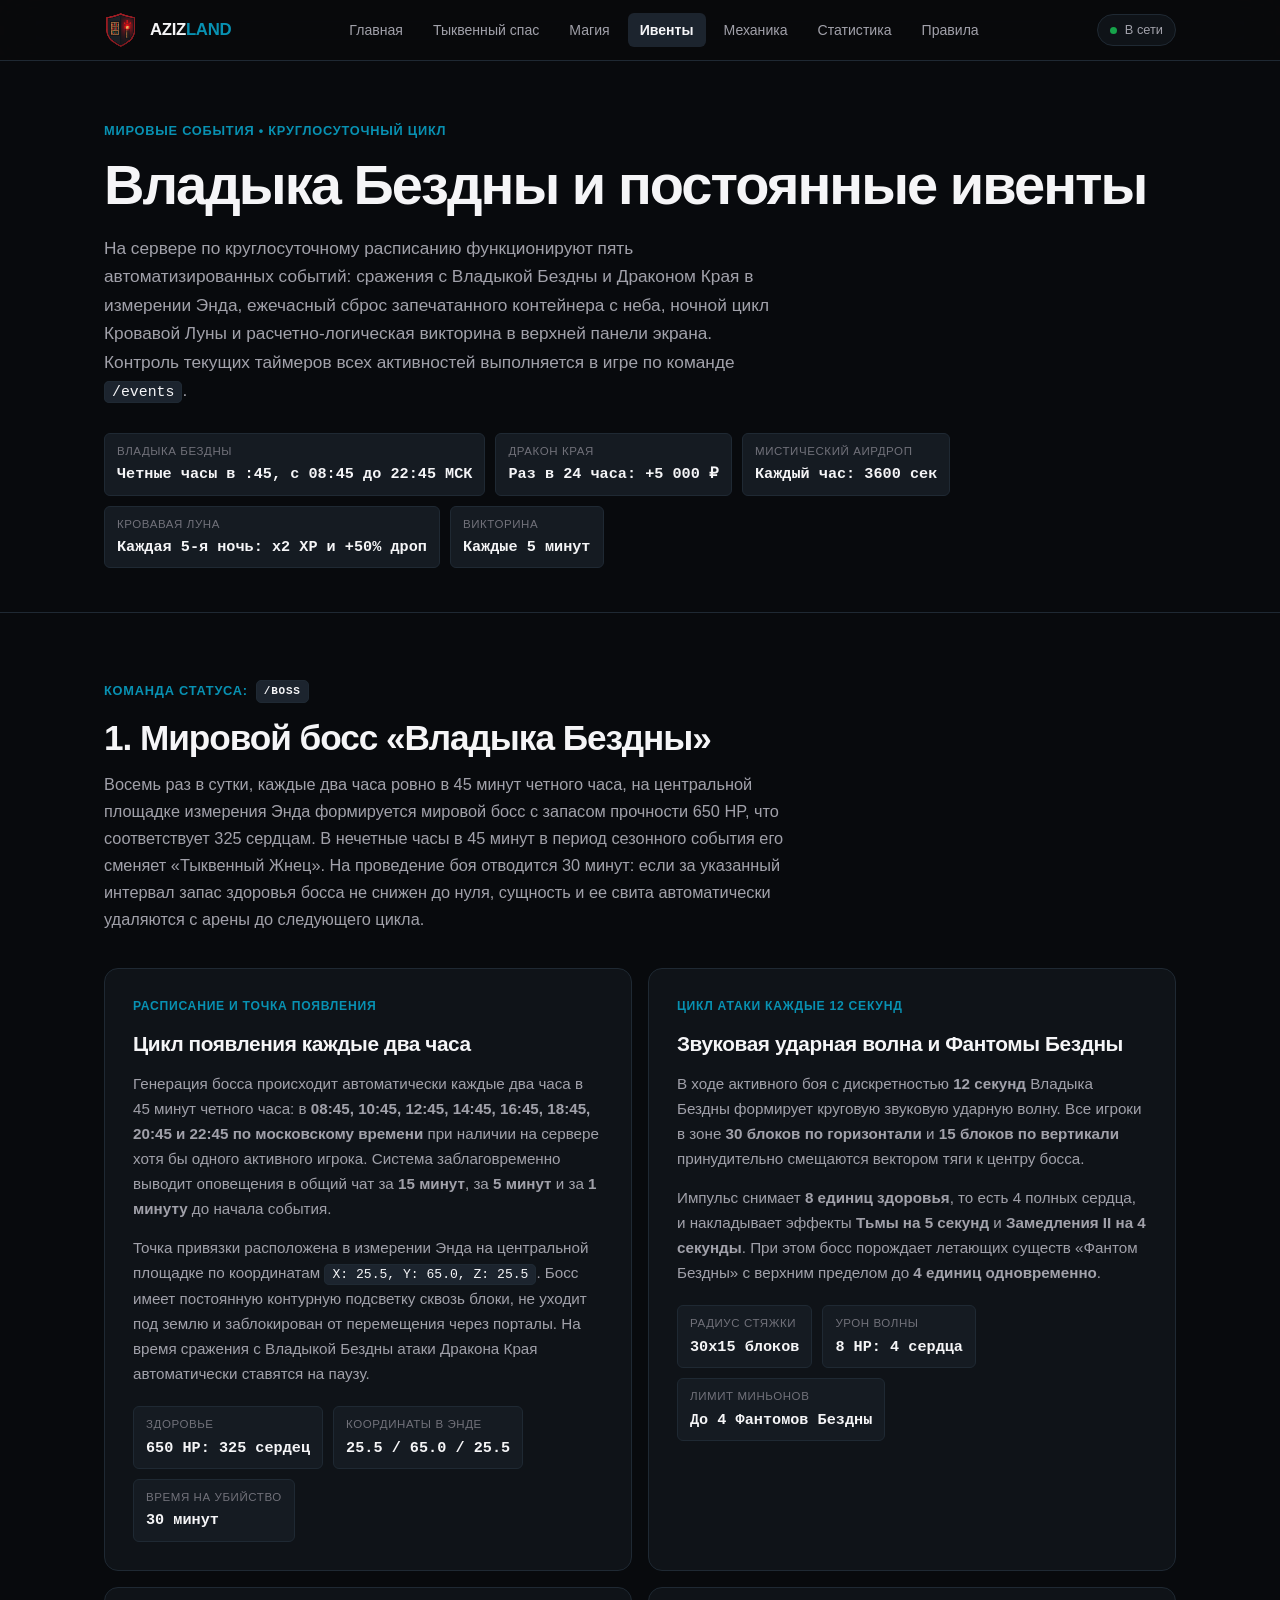
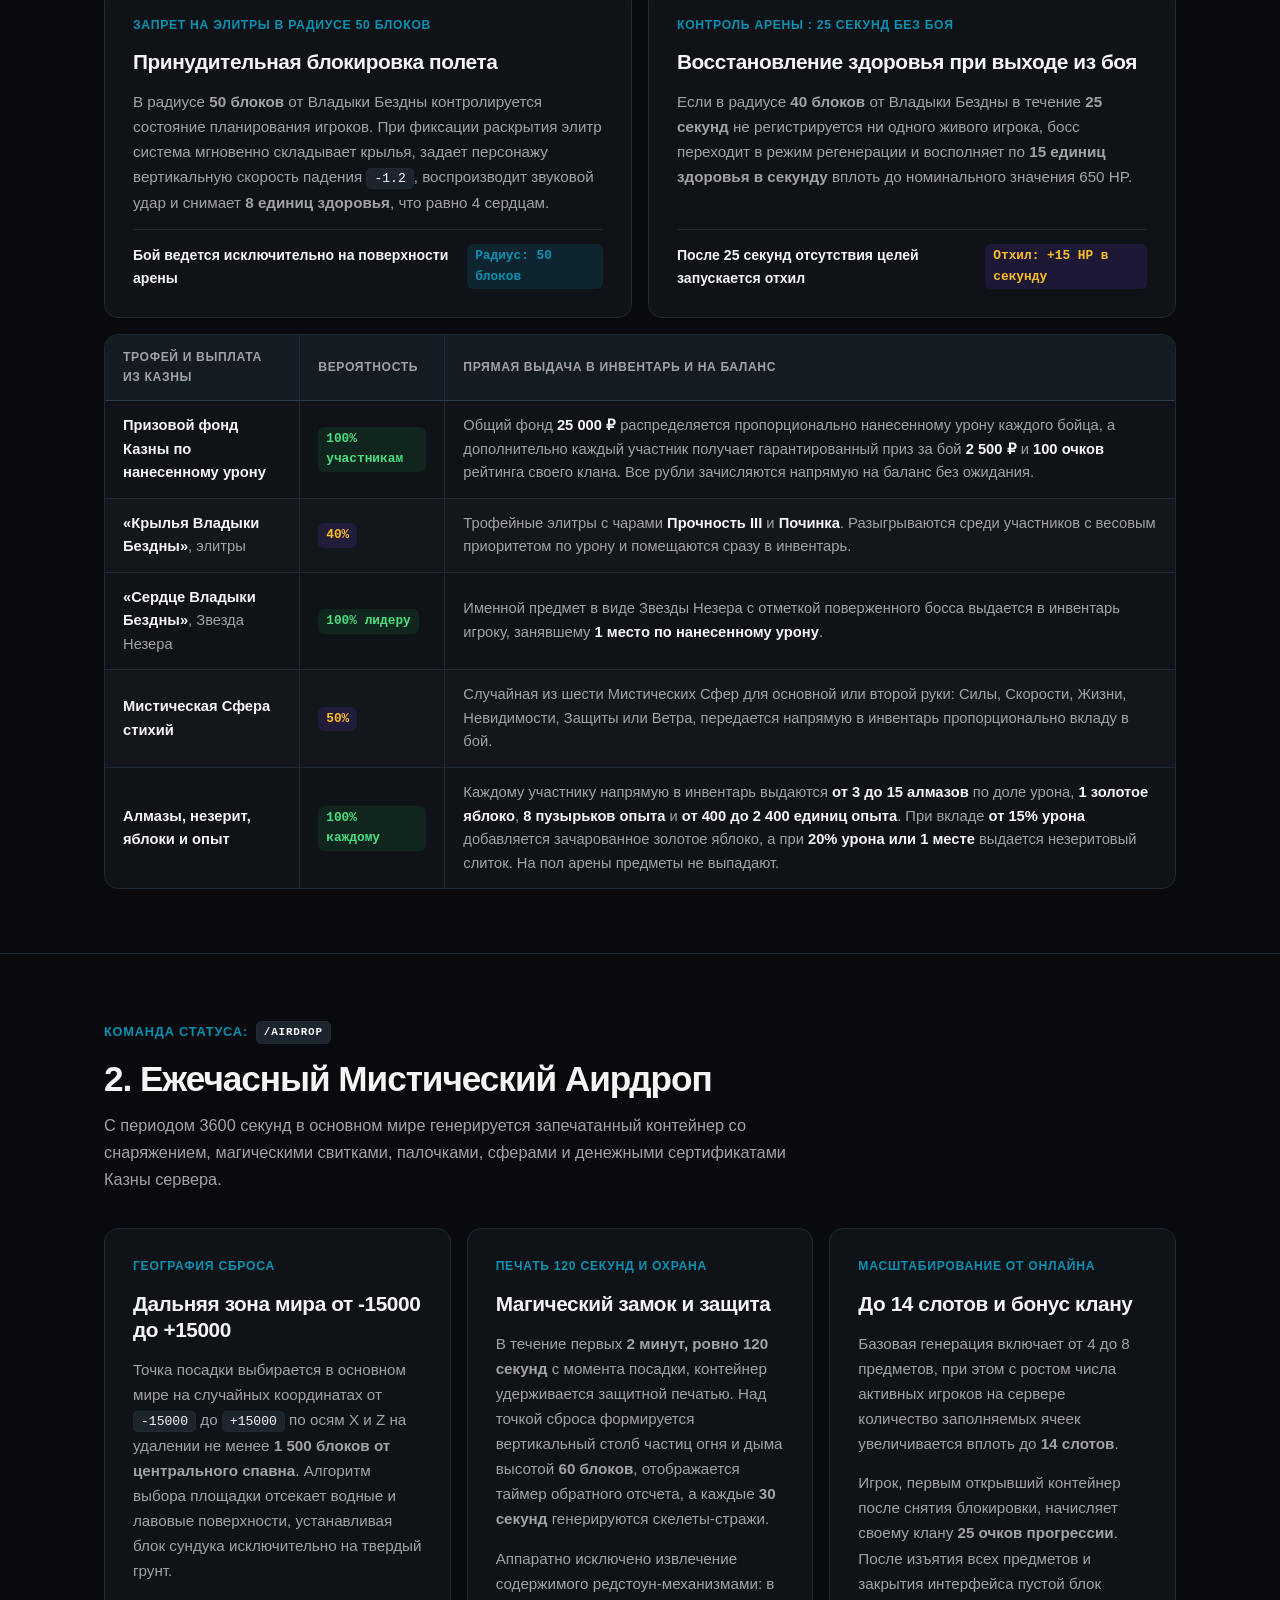
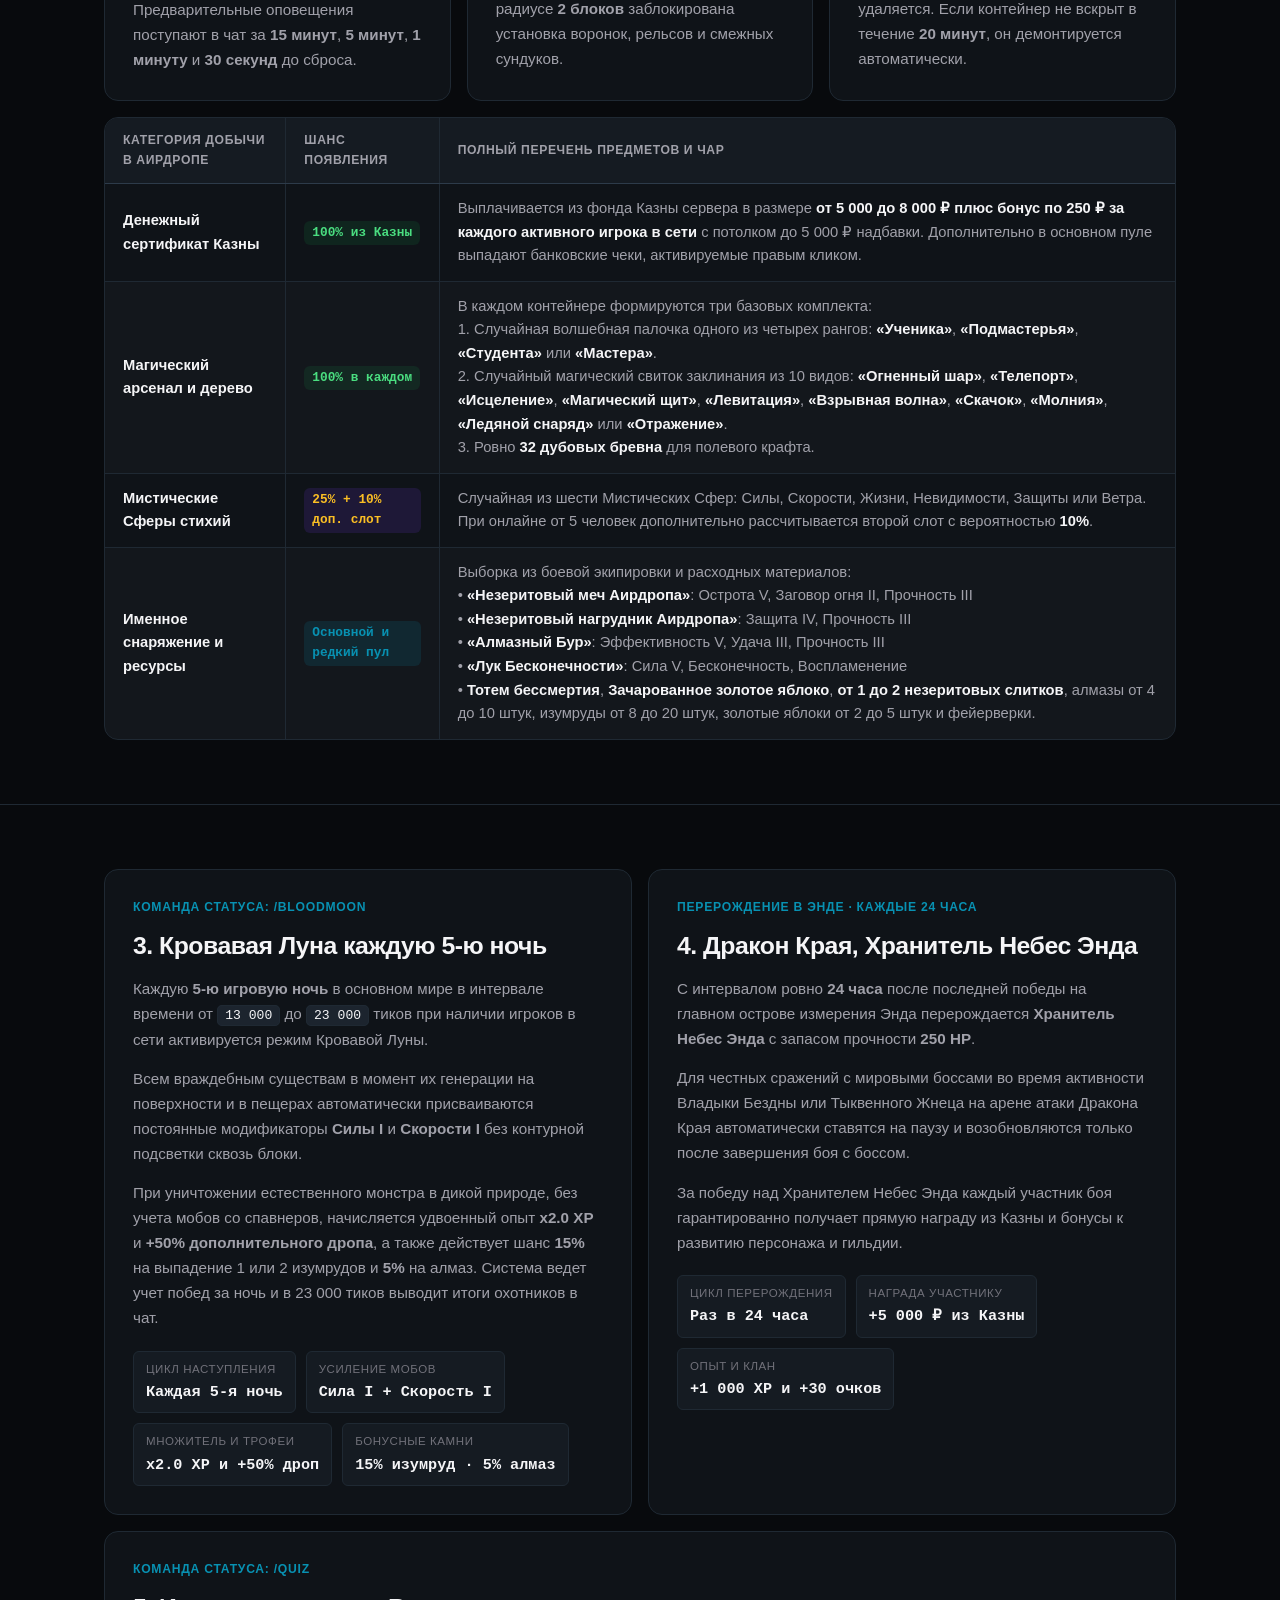
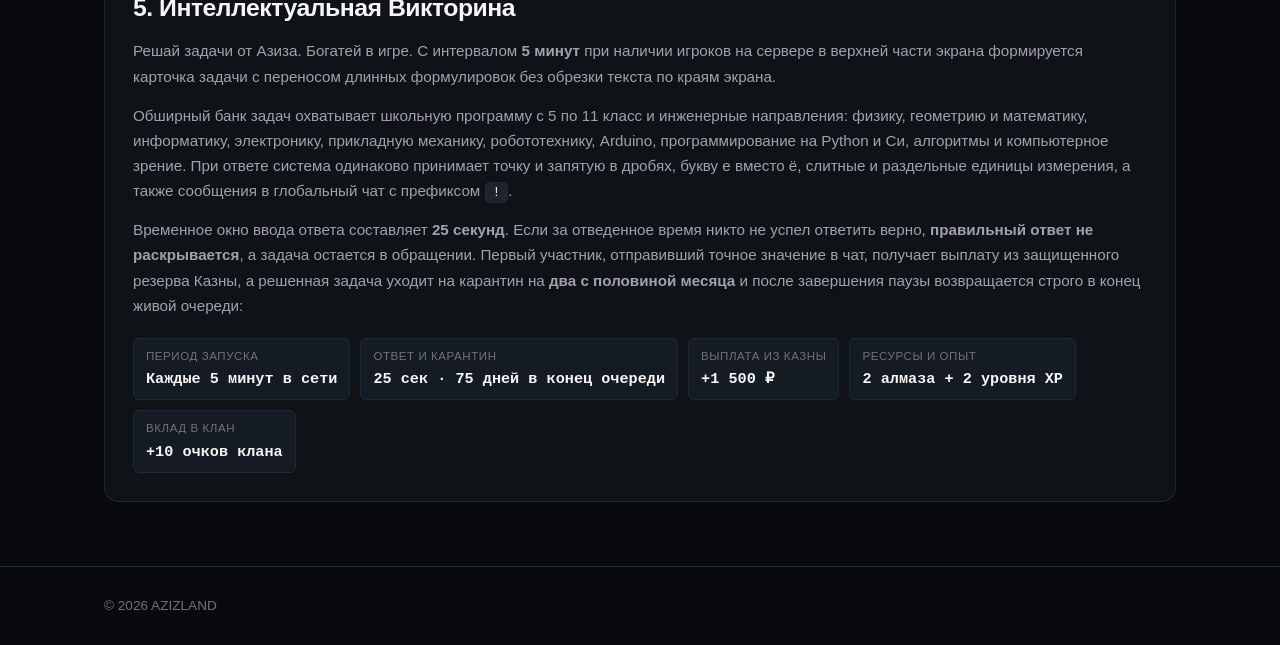
==== commit 32ed4ecd: "Sync Quiz overhaul in bosses.html (5 min, 75d tail quarantine, subjects)" ====
--- a/bosses.html
+++ b/bosses.html
@@ -60,7 +60,7 @@
                     </div>
                     <div class="stat-chip">
                         <span class="stat-chip-label">Викторина</span>
-                        <span class="stat-chip-val">Каждые 10 минут</span>
+                        <span class="stat-chip-val">Каждые 5 минут</span>
                     </div>
                 </div>
             </div>
@@ -363,15 +363,23 @@
                         <span class="card-kicker">Команда статуса: /quiz</span>
                         <h2 class="card-title" style="font-size: 1.55rem;">5. Интеллектуальная Викторина</h2>
                         <p class="card-text">
-                            Решай задачи от Азиза. Богатей в игре. С интервалом <strong>10 минут</strong> в верхней части экрана формируется карточка задачи с автоматическим переносом длинных формулировок на несколько строк без обрезки текста по краям экрана.
-                        </p>
-                        <p class="card-text">
-                            Вопросы включают задачи по физике, электронике, микроконтроллерам Arduino, программированию на Python и C, технической механике, алгоритмам и формальной логике. Каждая решенная задача переводится системой в <strong>30-дневный карантин</strong>, что исключает повторную выдачу одного и того же вопроса в течение месяца.
-                        </p>
-                        <p class="card-text">
-                            Временное окно ввода ответа составляет <strong>25 секунд</strong>. Первый участник, отправивший точное значение в чат, получает выплату из защищенного резерва Казны сервера:
+                            Решай задачи от Азиза. Богатей в игре. С интервалом <strong>5 минут</strong> при наличии игроков на сервере в верхней части экрана формируется карточка задачи с переносом длинных формулировок без обрезки текста по краям экрана.
+                        </p>
+                        <p class="card-text">
+                            Обширный банк задач охватывает школьную программу с 5 по 11 класс и инженерные направления: физику, геометрию и математику, информатику, электронику, прикладную механику, робототехнику, Arduino, программирование на Python и Си, алгоритмы и компьютерное зрение. При ответе система одинаково принимает точку и запятую в дробях, букву е вместо ё, слитные и раздельные единицы измерения, а также сообщения в глобальный чат с префиксом <code class="inline-cmd">!</code>.
+                        </p>
+                        <p class="card-text">
+                            Временное окно ввода ответа составляет <strong>25 секунд</strong>. Если за отведенное время никто не успел ответить верно, <strong>правильный ответ не раскрывается</strong>, а задача остается в обращении. Первый участник, отправивший точное значение в чат, получает выплату из защищенного резерва Казны, а решенная задача уходит на карантин на <strong>два с половиной месяца</strong> и после завершения паузы возвращается строго в конец живой очереди:
                         </p>
                         <div class="stat-row">
+                            <div class="stat-chip">
+                                <span class="stat-chip-label">Период запуска</span>
+                                <span class="stat-chip-val">Каждые 5 минут в сети</span>
+                            </div>
+                            <div class="stat-chip">
+                                <span class="stat-chip-label">Ответ и карантин</span>
+                                <span class="stat-chip-val">25 сек · 75 дней в конец очереди</span>
+                            </div>
                             <div class="stat-chip">
                                 <span class="stat-chip-label">Выплата из Казны</span>
                                 <span class="stat-chip-val">+1 500 ₽</span>
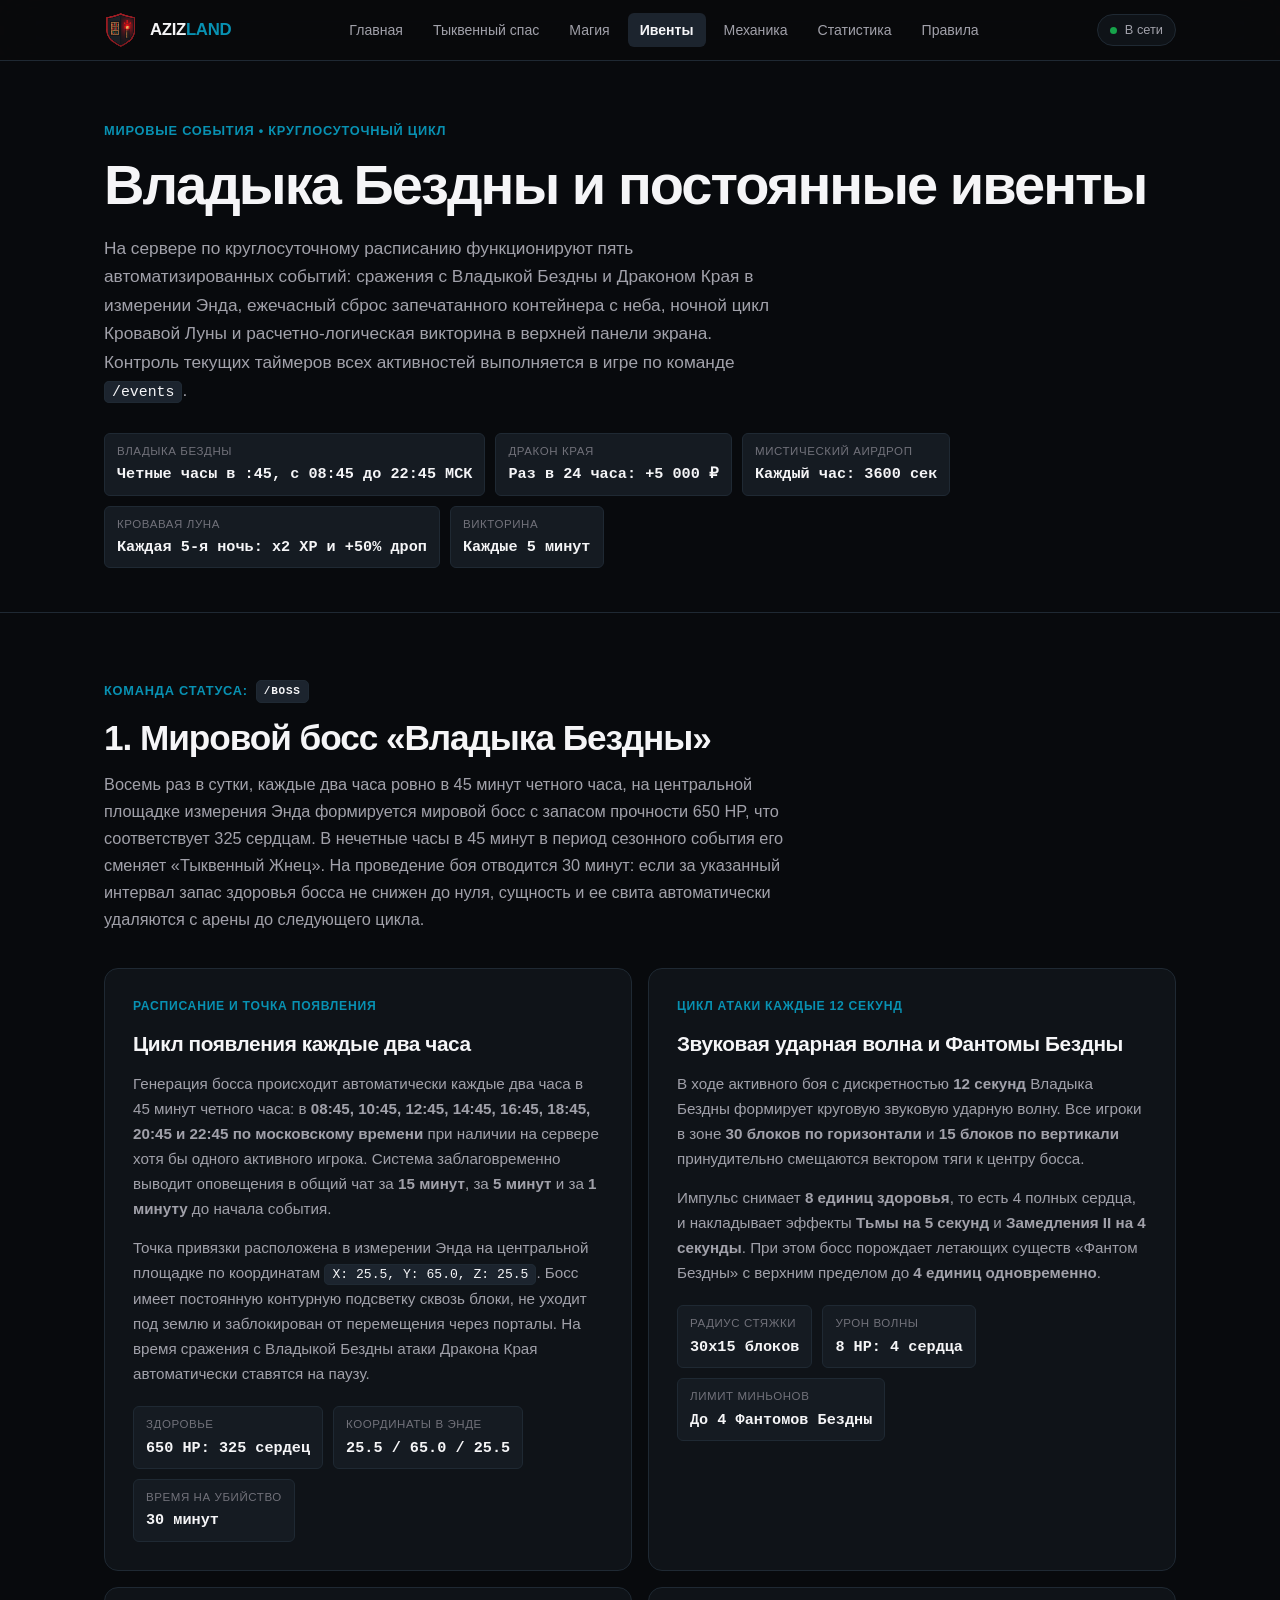
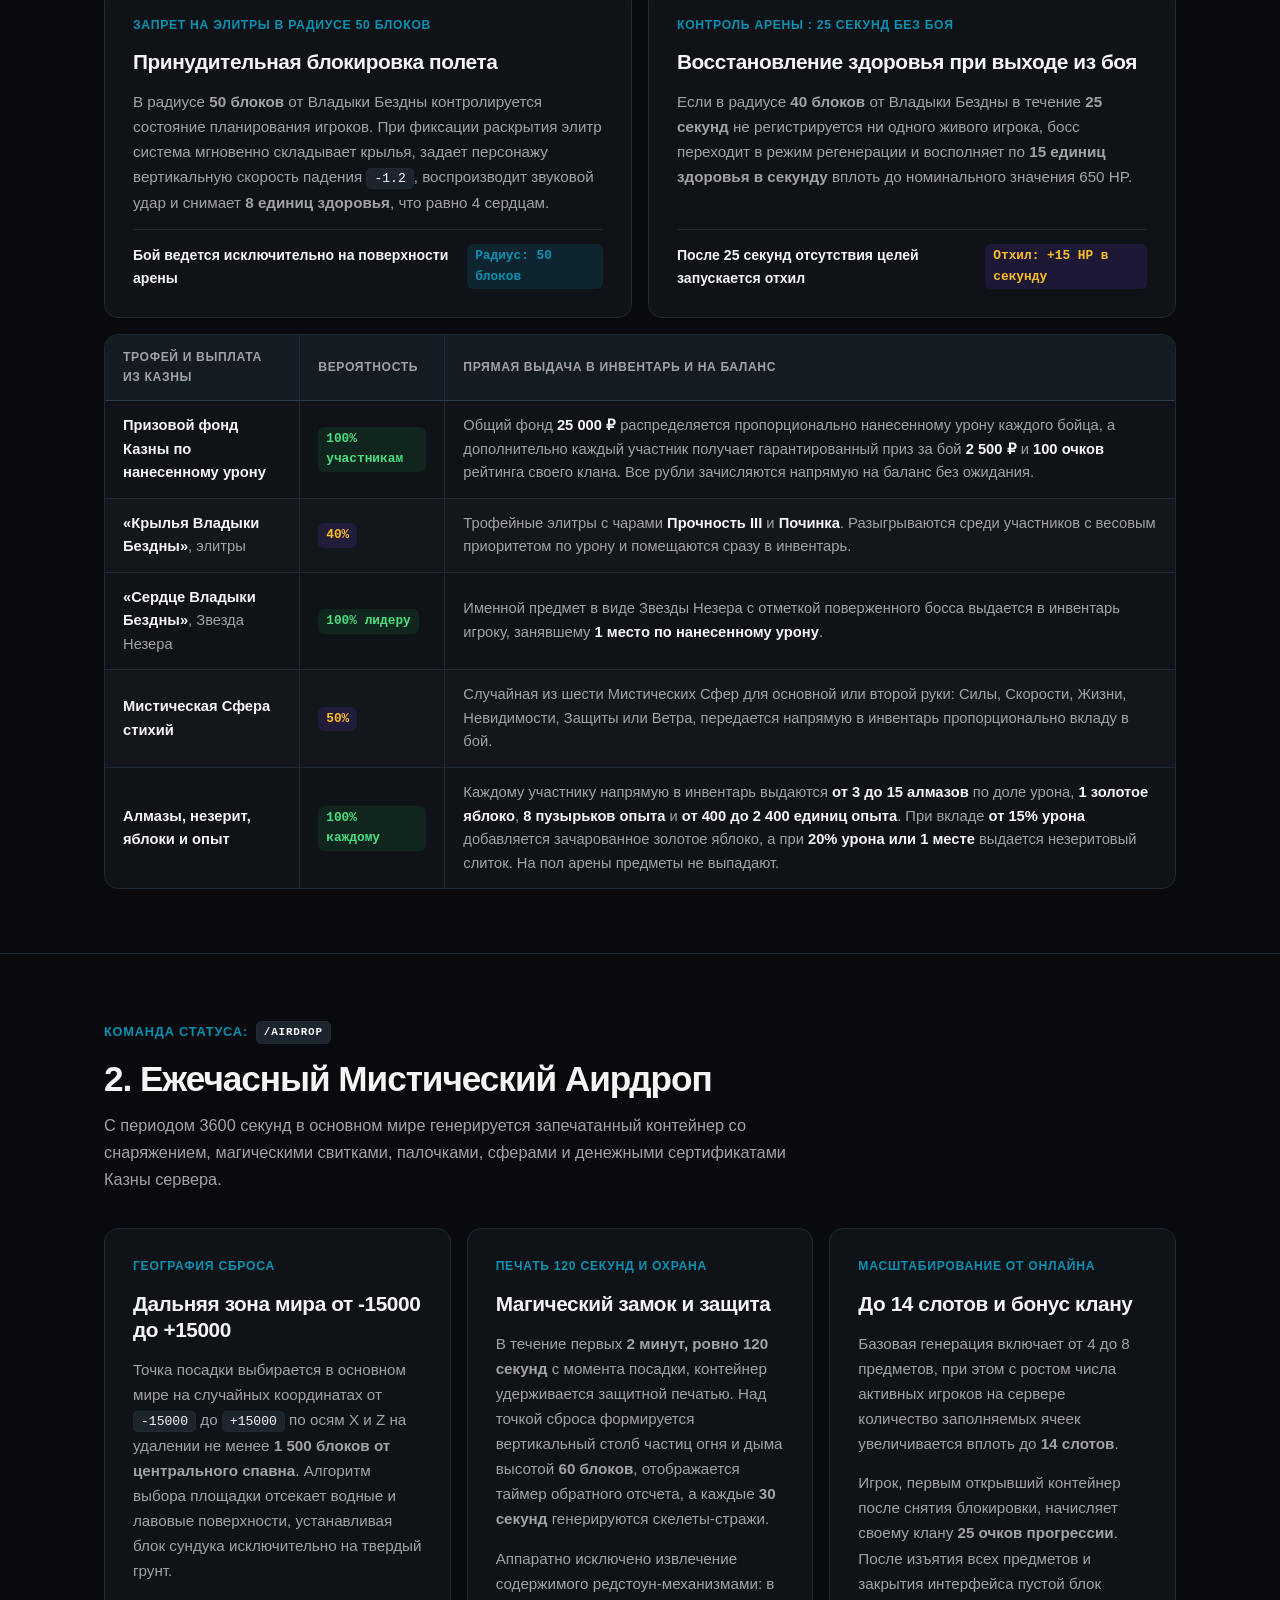
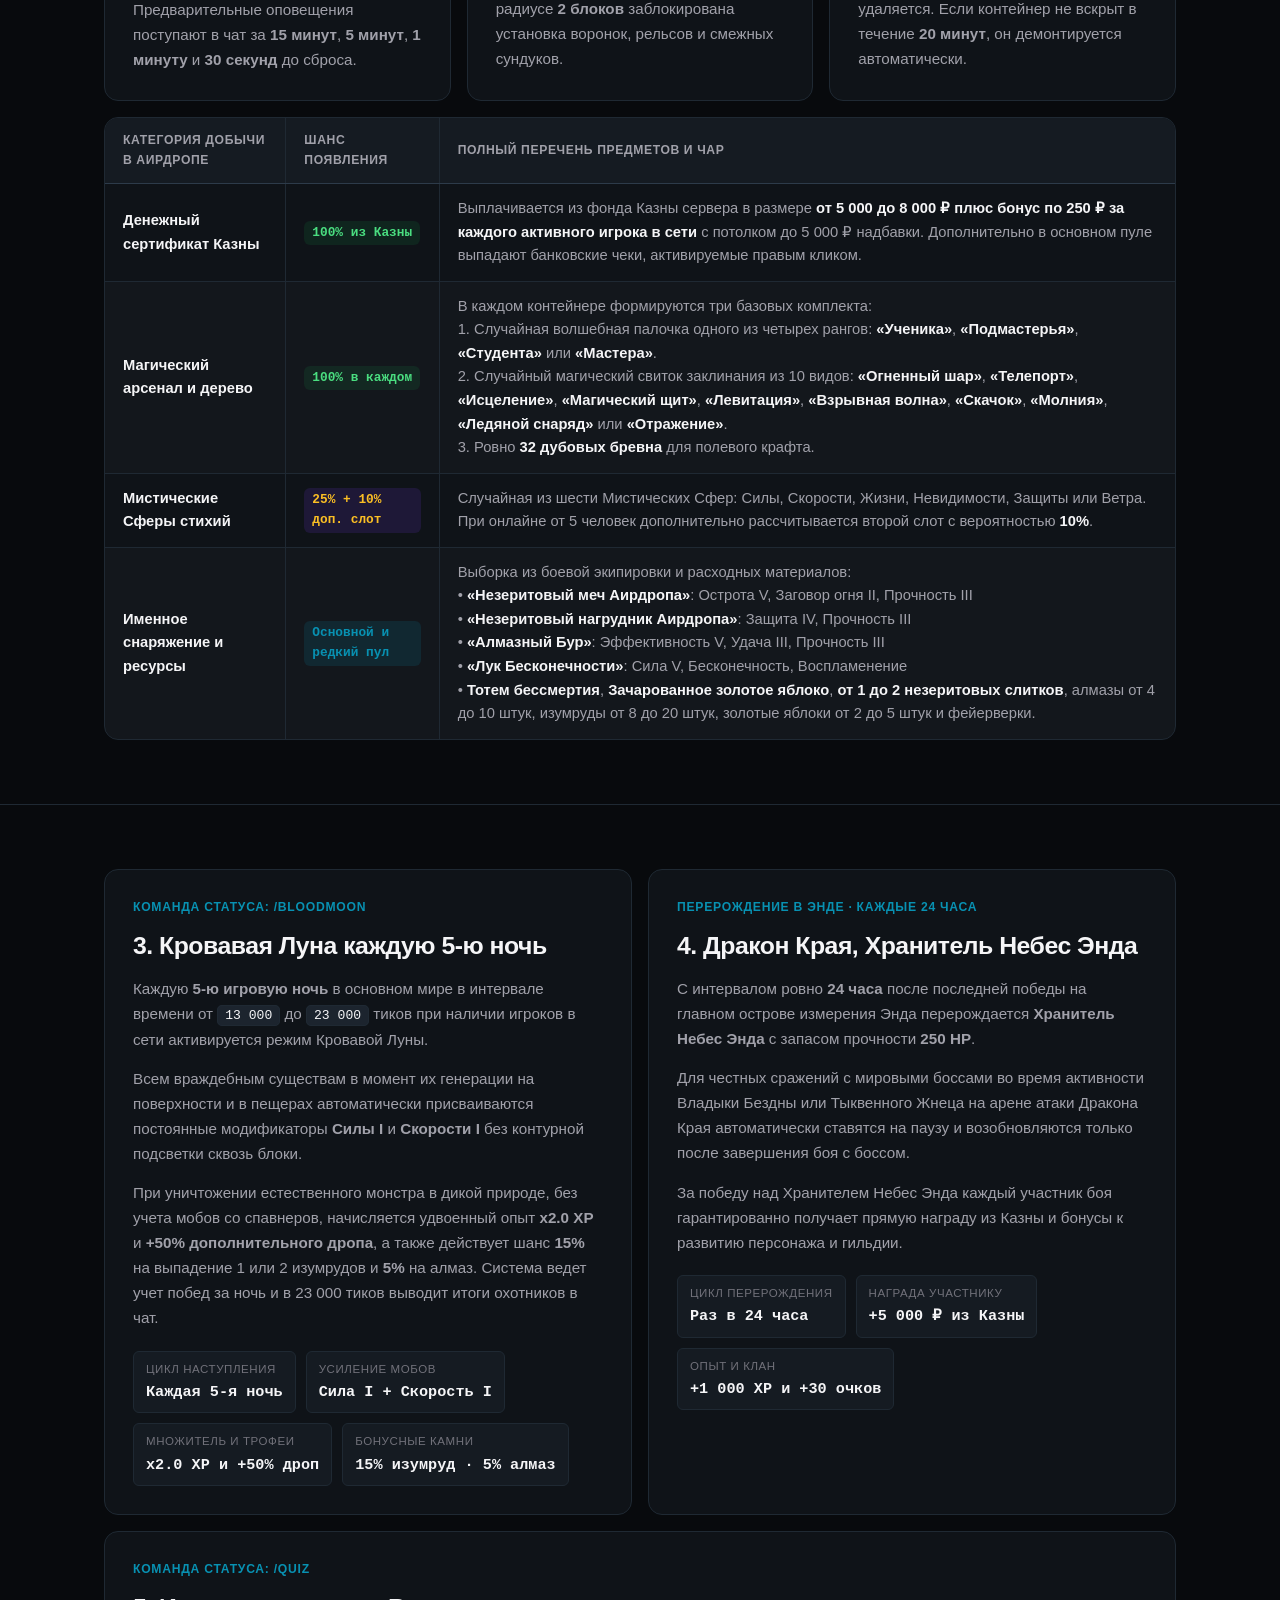
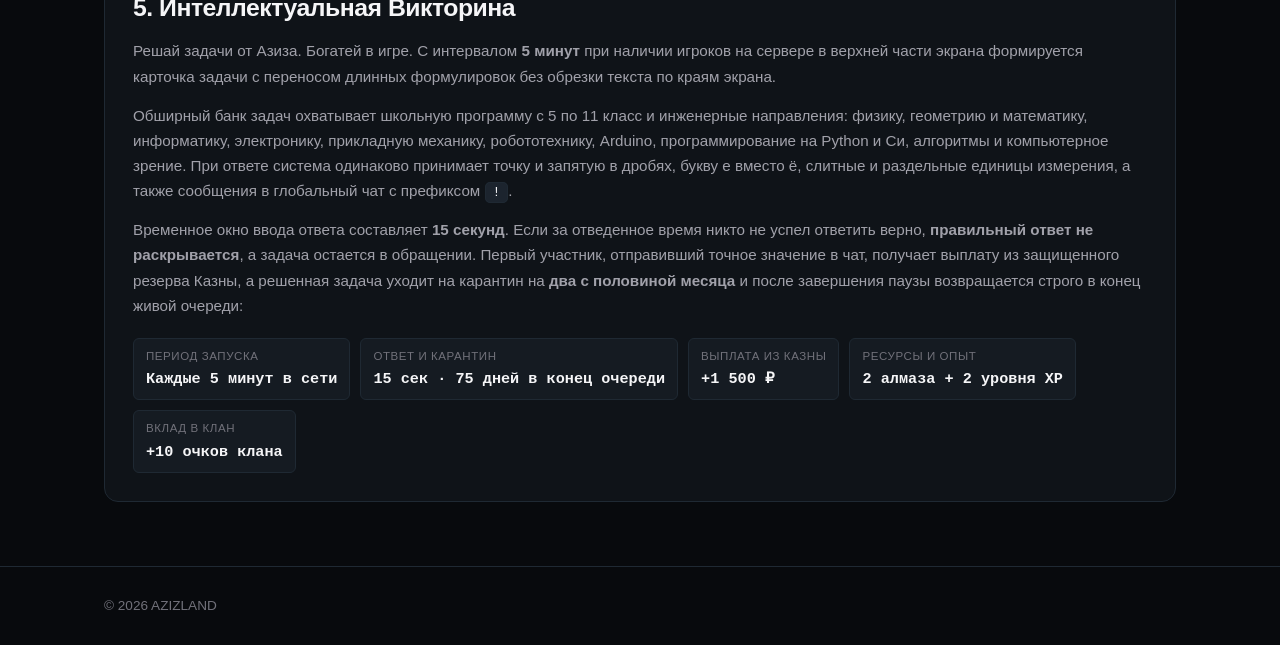
==== commit 5a5b3692: "Update quiz answer window from 25s to 15s on bosses.html" ====
--- a/bosses.html
+++ b/bosses.html
@@ -369,7 +369,7 @@
                             Обширный банк задач охватывает школьную программу с 5 по 11 класс и инженерные направления: физику, геометрию и математику, информатику, электронику, прикладную механику, робототехнику, Arduino, программирование на Python и Си, алгоритмы и компьютерное зрение. При ответе система одинаково принимает точку и запятую в дробях, букву е вместо ё, слитные и раздельные единицы измерения, а также сообщения в глобальный чат с префиксом <code class="inline-cmd">!</code>.
                         </p>
                         <p class="card-text">
-                            Временное окно ввода ответа составляет <strong>25 секунд</strong>. Если за отведенное время никто не успел ответить верно, <strong>правильный ответ не раскрывается</strong>, а задача остается в обращении. Первый участник, отправивший точное значение в чат, получает выплату из защищенного резерва Казны, а решенная задача уходит на карантин на <strong>два с половиной месяца</strong> и после завершения паузы возвращается строго в конец живой очереди:
+                            Временное окно ввода ответа составляет <strong>15 секунд</strong>. Если за отведенное время никто не успел ответить верно, <strong>правильный ответ не раскрывается</strong>, а задача остается в обращении. Первый участник, отправивший точное значение в чат, получает выплату из защищенного резерва Казны, а решенная задача уходит на карантин на <strong>два с половиной месяца</strong> и после завершения паузы возвращается строго в конец живой очереди:
                         </p>
                         <div class="stat-row">
                             <div class="stat-chip">
@@ -378,7 +378,7 @@
                             </div>
                             <div class="stat-chip">
                                 <span class="stat-chip-label">Ответ и карантин</span>
-                                <span class="stat-chip-val">25 сек · 75 дней в конец очереди</span>
+                                <span class="stat-chip-val">15 сек · 75 дней в конец очереди</span>
                             </div>
                             <div class="stat-chip">
                                 <span class="stat-chip-label">Выплата из Казны</span>
